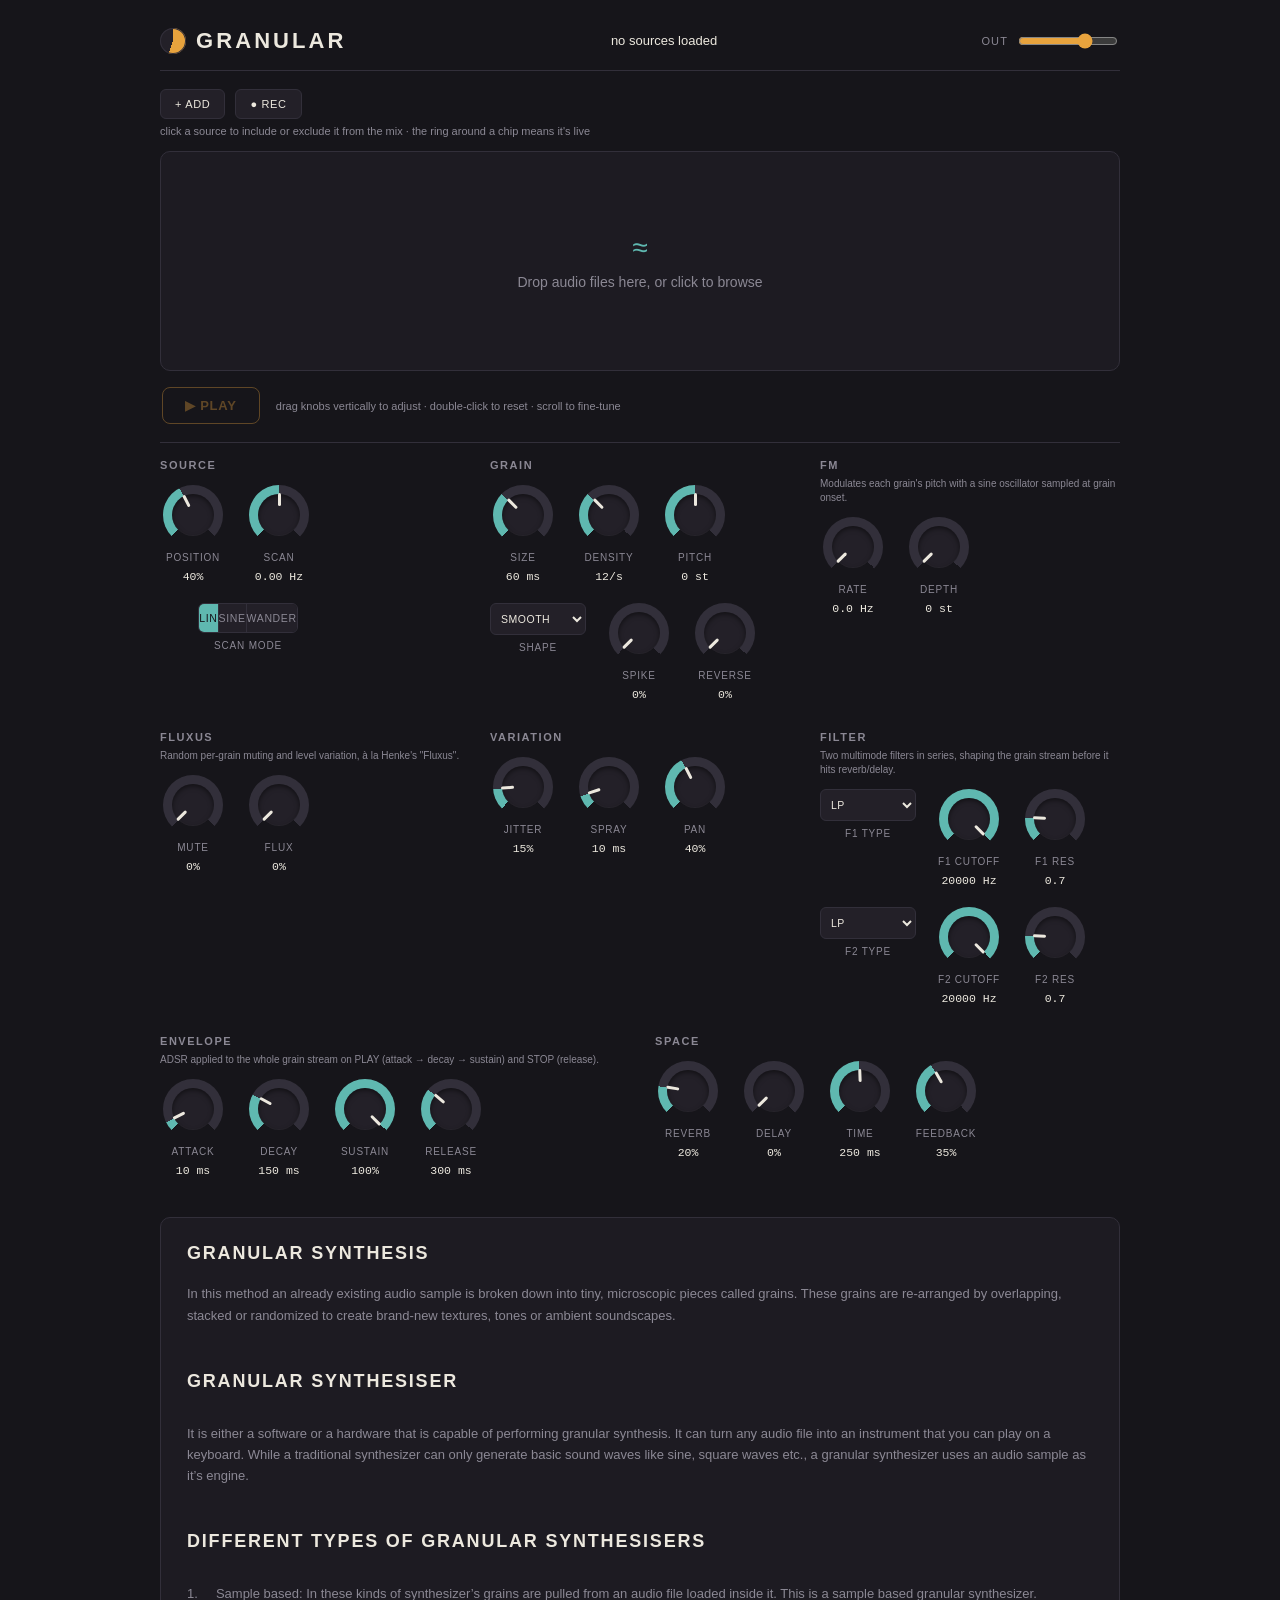
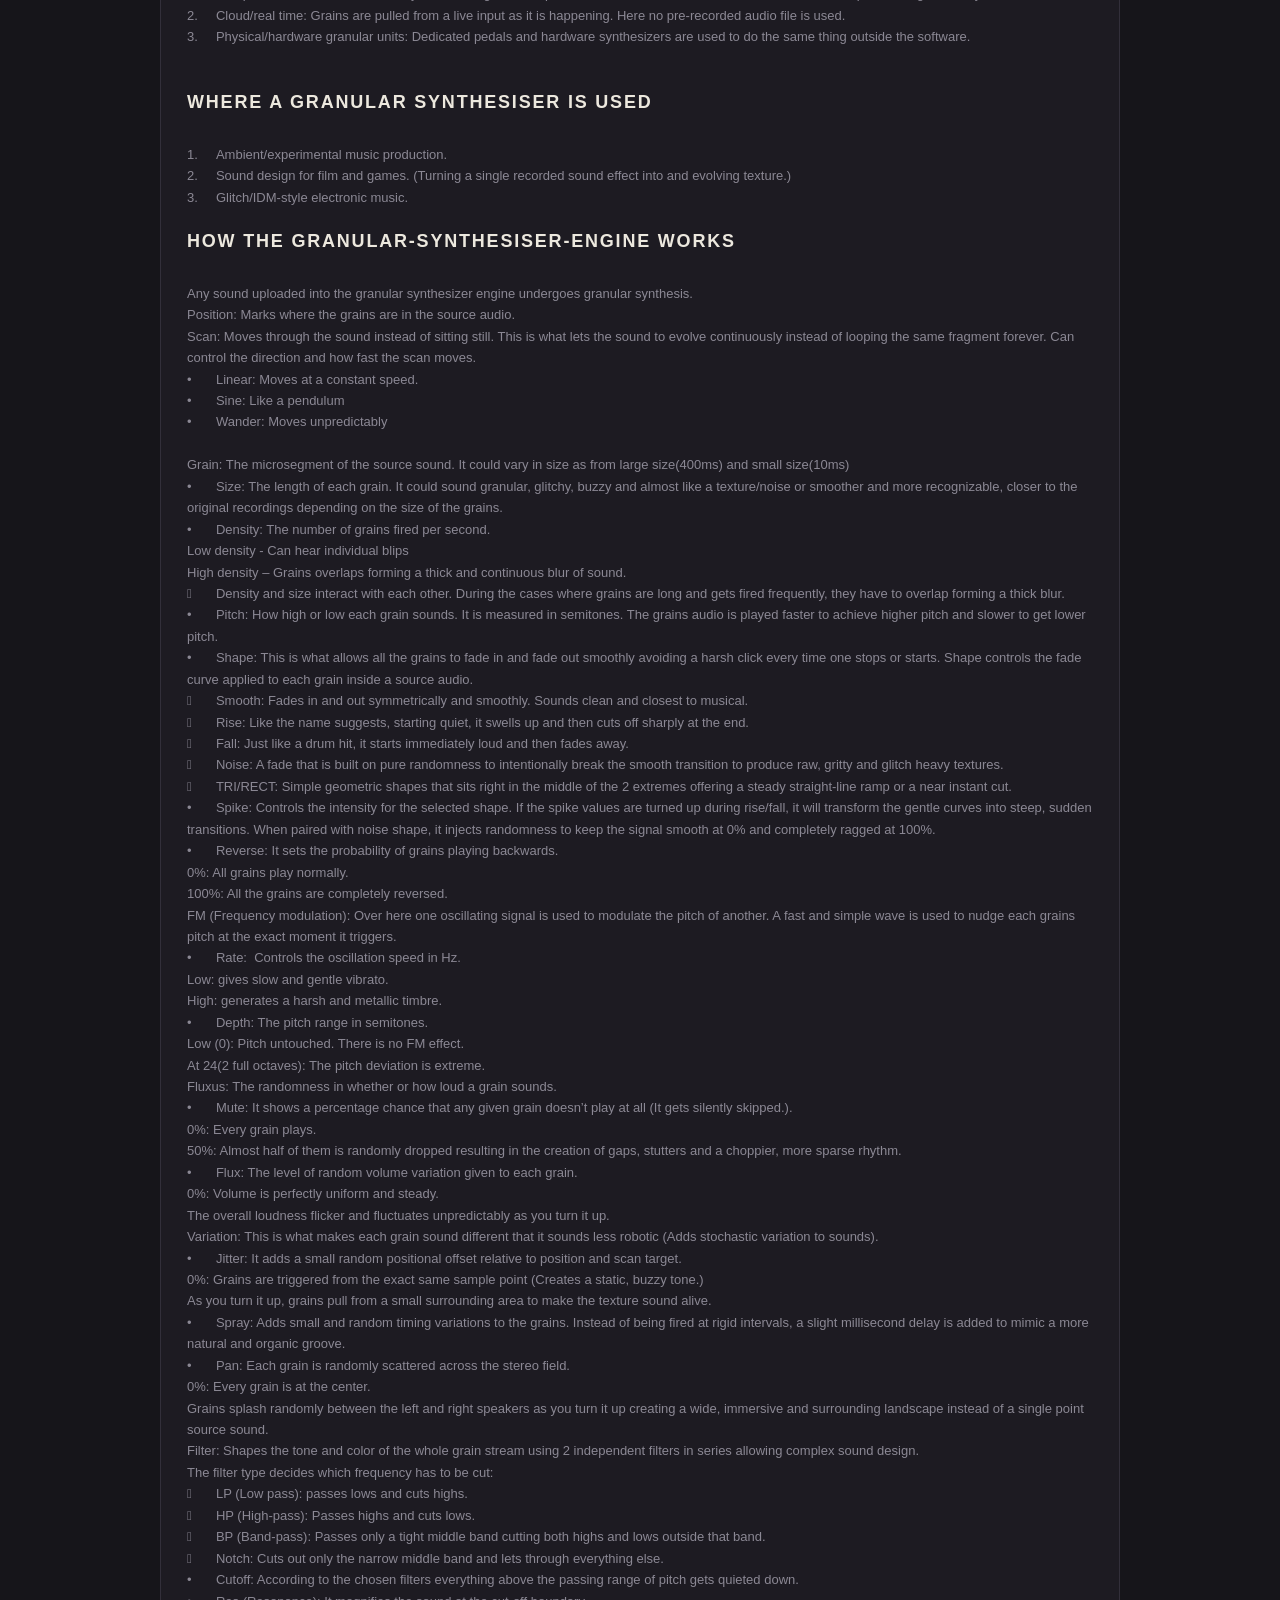
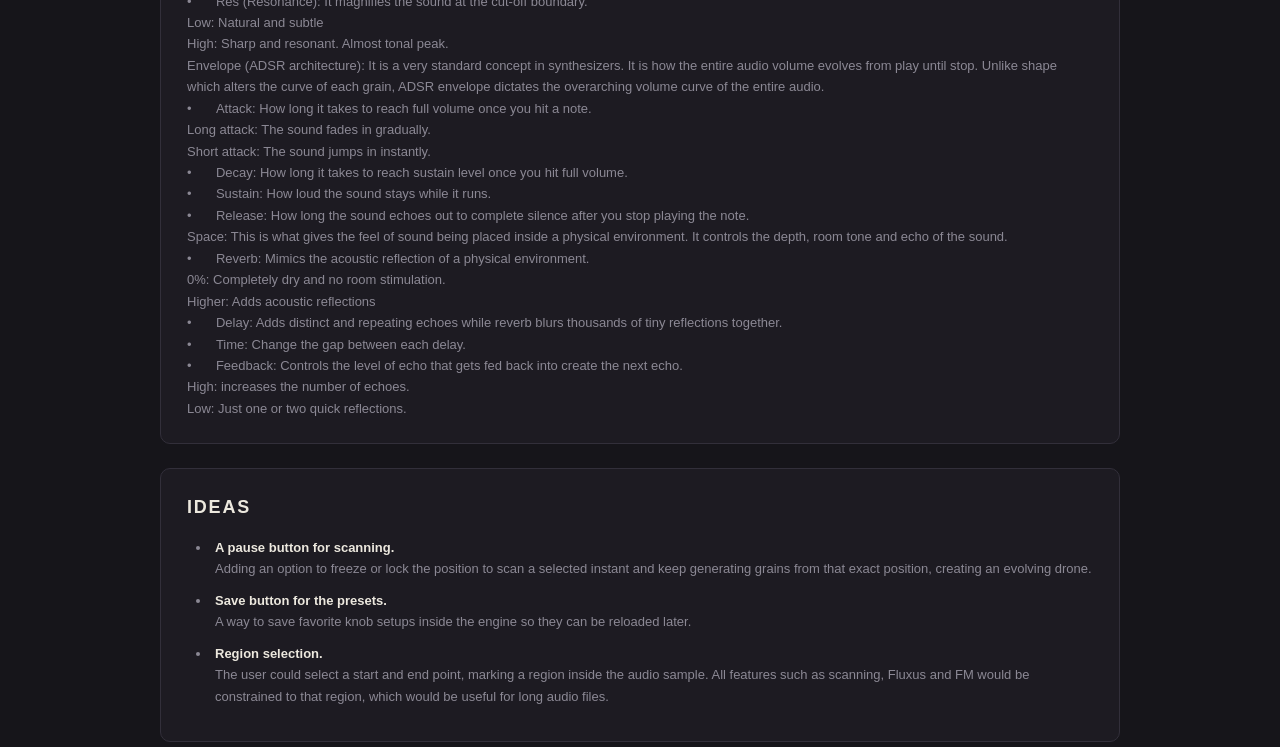
==== granular-synth-engine.html @ 17472253 "Use single granular synth HTML file" ====
<!DOCTYPE html>
<html lang="en">
<head>
<meta charset="UTF-8">
<meta name="viewport" content="width=device-width, initial-scale=1.0">
<title>Granular — grain synthesis engine</title>
<link rel="stylesheet" href="css/granular-synth-engine.css">
</head>
<body>
<div class="app">

  <header class="topbar">
    <div class="brand">
      <span class="brand-mark"></span>
      <h1>GRANULAR</h1>
    </div>
    <div class="file-info">
      <span id="file-name">no sources loaded</span>
      <span id="status" class="status-text"></span>
    </div>
    <div class="master">
      <label for="master-volume">OUT</label>
      <input type="range" id="master-volume" min="0" max="100" value="70">
    </div>
  </header>

  <div class="sources-bar">
    <label class="bar-btn" for="file-input">+ ADD</label>
    <button id="record-btn" class="bar-btn record" type="button">● REC</button>
    <div id="chips" class="chips"></div>
    <input type="file" id="file-input" accept="audio/*" multiple hidden>
  </div>
  <div class="sources-hint">click a source to include or exclude it from the mix · the ring around a chip means it's live</div>

  <div class="stage" id="stage">
    <label class="dropzone" id="dropzone" for="file-input">
      <div class="dropzone-icon">≈</div>
      <p>Drop audio files here, or click to browse</p>
    </label>
    <canvas id="wave-canvas" class="wave-canvas"></canvas>
    <canvas id="overlay-canvas" class="overlay-canvas"></canvas>
  </div>

  <div class="transport">
    <button id="play-btn" class="play-btn" disabled>▶ PLAY</button>
    <span class="hint">drag knobs vertically to adjust · double-click to reset · scroll to fine-tune</span>
  </div>

  <div class="controls">

    <section class="group">
      <h2 class="group-title">SOURCE</h2>
      <div class="knob-row">
        <div class="knob-unit">
          <div class="knob" id="knob-position" tabindex="0" role="slider" aria-label="Position"><div class="knob-ring"></div><div class="knob-face"></div><div class="knob-pointer-wrap"><div class="knob-pointer"></div></div></div>
          <div class="knob-label">POSITION</div>
          <div class="knob-value" id="val-position">40%</div>
        </div>
        <div class="knob-unit">
          <div class="knob" id="knob-scan" tabindex="0" role="slider" aria-label="Scan speed"><div class="knob-ring"></div><div class="knob-face"></div><div class="knob-pointer-wrap"><div class="knob-pointer"></div></div></div>
          <div class="knob-label">SCAN</div>
          <div class="knob-value" id="val-scan">0.00×/s</div>
        </div>
        <div class="seg-unit wide">
          <div class="seg" id="scanmode-seg">
            <button class="seg-btn active" data-mode="linear">LIN</button>
            <button class="seg-btn" data-mode="sine">SINE</button>
            <button class="seg-btn" data-mode="wander">WANDER</button>
          </div>
          <div class="knob-label">SCAN MODE</div>
        </div>

        
      </div>
    </section>

    <section class="group">
      <h2 class="group-title">GRAIN</h2>
      <div class="knob-row">
        <div class="knob-unit">
          <div class="knob" id="knob-size" tabindex="0" role="slider" aria-label="Grain size"><div class="knob-ring"></div><div class="knob-face"></div><div class="knob-pointer-wrap"><div class="knob-pointer"></div></div></div>
          <div class="knob-label">SIZE</div>
          <div class="knob-value" id="val-size">60 ms</div>
        </div>
        <div class="knob-unit">
          <div class="knob" id="knob-density" tabindex="0" role="slider" aria-label="Density"><div class="knob-ring"></div><div class="knob-face"></div><div class="knob-pointer-wrap"><div class="knob-pointer"></div></div></div>
          <div class="knob-label">DENSITY</div>
          <div class="knob-value" id="val-density">12/s</div>
        </div>
        <div class="knob-unit">
          <div class="knob" id="knob-pitch" tabindex="0" role="slider" aria-label="Pitch"><div class="knob-ring"></div><div class="knob-face"></div><div class="knob-pointer-wrap"><div class="knob-pointer"></div></div></div>
          <div class="knob-label">PITCH</div>
          <div class="knob-value" id="val-pitch">0 st</div>
        </div>
        <div class="select-unit">
          <select id="window-select" class="native-select">
            <option value="hann" selected>SMOOTH</option>
            <option value="rise">RISE</option>
            <option value="fall">FALL</option>
            <option value="noise">NOISE</option>
            <option value="tri">TRI</option>
            <option value="rect">RECT</option>
          </select>
          <div class="knob-label">SHAPE</div>
        </div>
        <div class="knob-unit">
          <div class="knob" id="knob-spike" tabindex="0" role="slider" aria-label="Spike"><div class="knob-ring"></div><div class="knob-face"></div><div class="knob-pointer-wrap"><div class="knob-pointer"></div></div></div>
          <div class="knob-label">SPIKE</div>
          <div class="knob-value" id="val-spike">0%</div>
        </div>
        <div class="knob-unit">
          <div class="knob" id="knob-reverse" tabindex="0" role="slider" aria-label="Reverse chance"><div class="knob-ring"></div><div class="knob-face"></div><div class="knob-pointer-wrap"><div class="knob-pointer"></div></div></div>
          <div class="knob-label">REVERSE</div>
          <div class="knob-value" id="val-reverse">0%</div>
        </div>
      </div>
    </section>

    <section class="group">
      <h2 class="group-title">FM</h2>
      <p class="group-note">Modulates each grain's pitch with a sine oscillator sampled at grain onset.</p>
      <div class="knob-row">
        <div class="knob-unit">
          <div class="knob" id="knob-fmrate" tabindex="0" role="slider" aria-label="FM rate"><div class="knob-ring"></div><div class="knob-face"></div><div class="knob-pointer-wrap"><div class="knob-pointer"></div></div></div>
          <div class="knob-label">RATE</div>
          <div class="knob-value" id="val-fmrate">0 Hz</div>
        </div>
        <div class="knob-unit">
          <div class="knob" id="knob-fmdepth" tabindex="0" role="slider" aria-label="FM depth"><div class="knob-ring"></div><div class="knob-face"></div><div class="knob-pointer-wrap"><div class="knob-pointer"></div></div></div>
          <div class="knob-label">DEPTH</div>
          <div class="knob-value" id="val-fmdepth">0 st</div>
        </div>
      </div>
    </section>

    <section class="group">
      <h2 class="group-title">FLUXUS</h2>
      <p class="group-note">Random per-grain muting and level variation, à la Henke's "Fluxus".</p>
      <div class="knob-row">
        <div class="knob-unit">
          <div class="knob" id="knob-fluxmute" tabindex="0" role="slider" aria-label="Fluxus mute chance"><div class="knob-ring"></div><div class="knob-face"></div><div class="knob-pointer-wrap"><div class="knob-pointer"></div></div></div>
          <div class="knob-label">MUTE</div>
          <div class="knob-value" id="val-fluxmute">0%</div>
        </div>
        <div class="knob-unit">
          <div class="knob" id="knob-fluxlevel" tabindex="0" role="slider" aria-label="Fluxus level variation"><div class="knob-ring"></div><div class="knob-face"></div><div class="knob-pointer-wrap"><div class="knob-pointer"></div></div></div>
          <div class="knob-label">FLUX</div>
          <div class="knob-value" id="val-fluxlevel">0%</div>
        </div>
      </div>
    </section>

    <section class="group">
      <h2 class="group-title">VARIATION</h2>
      <div class="knob-row">
        <div class="knob-unit">
          <div class="knob" id="knob-jitter" tabindex="0" role="slider" aria-label="Position jitter"><div class="knob-ring"></div><div class="knob-face"></div><div class="knob-pointer-wrap"><div class="knob-pointer"></div></div></div>
          <div class="knob-label">JITTER</div>
          <div class="knob-value" id="val-jitter">15%</div>
        </div>
        <div class="knob-unit">
          <div class="knob" id="knob-spray" tabindex="0" role="slider" aria-label="Spray"><div class="knob-ring"></div><div class="knob-face"></div><div class="knob-pointer-wrap"><div class="knob-pointer"></div></div></div>
          <div class="knob-label">SPRAY</div>
          <div class="knob-value" id="val-spray">10 ms</div>
        </div>
        <div class="knob-unit">
          <div class="knob" id="knob-pan" tabindex="0" role="slider" aria-label="Pan spread"><div class="knob-ring"></div><div class="knob-face"></div><div class="knob-pointer-wrap"><div class="knob-pointer"></div></div></div>
          <div class="knob-label">PAN</div>
          <div class="knob-value" id="val-pan">40%</div>
        </div>
      </div>
    </section>

    <section class="group">
      <h2 class="group-title">FILTER</h2>
      <p class="group-note">Two multimode filters in series, shaping the grain stream before it hits reverb/delay.</p>
      <div class="knob-row">
        <div class="select-unit">
          <select id="filter1-type" class="native-select">
            <option value="lowpass" selected>LP</option>
            <option value="highpass">HP</option>
            <option value="bandpass">BP</option>
            <option value="notch">NOTCH</option>
          </select>
          <div class="knob-label">F1 TYPE</div>
        </div>
        <div class="knob-unit">
          <div class="knob" id="knob-filter1cutoff" tabindex="0" role="slider" aria-label="Filter 1 cutoff"><div class="knob-ring"></div><div class="knob-face"></div><div class="knob-pointer-wrap"><div class="knob-pointer"></div></div></div>
          <div class="knob-label">F1 CUTOFF</div>
          <div class="knob-value" id="val-filter1cutoff">20000 Hz</div>
        </div>
        <div class="knob-unit">
          <div class="knob" id="knob-filter1res" tabindex="0" role="slider" aria-label="Filter 1 resonance"><div class="knob-ring"></div><div class="knob-face"></div><div class="knob-pointer-wrap"><div class="knob-pointer"></div></div></div>
          <div class="knob-label">F1 RES</div>
          <div class="knob-value" id="val-filter1res">0.7</div>
        </div>
        <div class="select-unit">
          <select id="filter2-type" class="native-select">
            <option value="lowpass" selected>LP</option>
            <option value="highpass">HP</option>
            <option value="bandpass">BP</option>
            <option value="notch">NOTCH</option>
          </select>
          <div class="knob-label">F2 TYPE</div>
        </div>
        <div class="knob-unit">
          <div class="knob" id="knob-filter2cutoff" tabindex="0" role="slider" aria-label="Filter 2 cutoff"><div class="knob-ring"></div><div class="knob-face"></div><div class="knob-pointer-wrap"><div class="knob-pointer"></div></div></div>
          <div class="knob-label">F2 CUTOFF</div>
          <div class="knob-value" id="val-filter2cutoff">20000 Hz</div>
        </div>
        <div class="knob-unit">
          <div class="knob" id="knob-filter2res" tabindex="0" role="slider" aria-label="Filter 2 resonance"><div class="knob-ring"></div><div class="knob-face"></div><div class="knob-pointer-wrap"><div class="knob-pointer"></div></div></div>
          <div class="knob-label">F2 RES</div>
          <div class="knob-value" id="val-filter2res">0.7</div>
        </div>
      </div>
    </section>

    <section class="group">
      <h2 class="group-title">ENVELOPE</h2>
      <p class="group-note">ADSR applied to the whole grain stream on PLAY (attack → decay → sustain) and STOP (release).</p>
      <div class="knob-row">
        <div class="knob-unit">
          <div class="knob" id="knob-attack" tabindex="0" role="slider" aria-label="Attack"><div class="knob-ring"></div><div class="knob-face"></div><div class="knob-pointer-wrap"><div class="knob-pointer"></div></div></div>
          <div class="knob-label">ATTACK</div>
          <div class="knob-value" id="val-attack">10 ms</div>
        </div>
        <div class="knob-unit">
          <div class="knob" id="knob-decay" tabindex="0" role="slider" aria-label="Decay"><div class="knob-ring"></div><div class="knob-face"></div><div class="knob-pointer-wrap"><div class="knob-pointer"></div></div></div>
          <div class="knob-label">DECAY</div>
          <div class="knob-value" id="val-decay">150 ms</div>
        </div>
        <div class="knob-unit">
          <div class="knob" id="knob-sustain" tabindex="0" role="slider" aria-label="Sustain"><div class="knob-ring"></div><div class="knob-face"></div><div class="knob-pointer-wrap"><div class="knob-pointer"></div></div></div>
          <div class="knob-label">SUSTAIN</div>
          <div class="knob-value" id="val-sustain">100%</div>
        </div>
        <div class="knob-unit">
          <div class="knob" id="knob-release" tabindex="0" role="slider" aria-label="Release"><div class="knob-ring"></div><div class="knob-face"></div><div class="knob-pointer-wrap"><div class="knob-pointer"></div></div></div>
          <div class="knob-label">RELEASE</div>
          <div class="knob-value" id="val-release">300 ms</div>
        </div>
      </div>
    </section>

    <section class="group">
      <h2 class="group-title">SPACE</h2>
      <div class="knob-row">
        <div class="knob-unit">
          <div class="knob" id="knob-reverb" tabindex="0" role="slider" aria-label="Reverb"><div class="knob-ring"></div><div class="knob-face"></div><div class="knob-pointer-wrap"><div class="knob-pointer"></div></div></div>
          <div class="knob-label">REVERB</div>
          <div class="knob-value" id="val-reverb">20%</div>
        </div>
        <div class="knob-unit">
          <div class="knob" id="knob-delay" tabindex="0" role="slider" aria-label="Delay amount"><div class="knob-ring"></div><div class="knob-face"></div><div class="knob-pointer-wrap"><div class="knob-pointer"></div></div></div>
          <div class="knob-label">DELAY</div>
          <div class="knob-value" id="val-delay">0%</div>
        </div>
        <div class="knob-unit">
          <div class="knob" id="knob-delaytime" tabindex="0" role="slider" aria-label="Delay time"><div class="knob-ring"></div><div class="knob-face"></div><div class="knob-pointer-wrap"><div class="knob-pointer"></div></div></div>
          <div class="knob-label">TIME</div>
          <div class="knob-value" id="val-delaytime">250 ms</div>
        </div>
        <div class="knob-unit">
          <div class="knob" id="knob-feedback" tabindex="0" role="slider" aria-label="Delay feedback"><div class="knob-ring"></div><div class="knob-face"></div><div class="knob-pointer-wrap"><div class="knob-pointer"></div></div></div>
          <div class="knob-label">FEEDBACK</div>
          <div class="knob-value" id="val-feedback">35%</div>
        </div>
      </div>
    </section>

  </div>
<section class="documentation" aria-labelledby="documentation-title">
  <h2 id="documentation-title">GRANULAR SYNTHESIS</h2>
  <div class="documentation-copy">In this method an already existing audio sample is broken down into tiny, microscopic pieces called grains. These grains are re-arranged by overlapping, stacked or randomized to create brand-new textures, tones or ambient soundscapes.

<span class="documentation-heading">GRANULAR SYNTHESISER</span>
It is either a software or a hardware that is capable of performing granular synthesis. It can turn any audio file into an instrument that you can play on a keyboard. While a traditional synthesizer can only generate basic sound waves like sine, square waves etc., a granular synthesizer uses an audio sample as it’s engine.

<span class="documentation-heading">DIFFERENT TYPES OF GRANULAR SYNTHESISERS</span>
1.	Sample based: In these kinds of synthesizer’s grains are pulled from an audio file loaded inside it. This is a sample based granular synthesizer.
2.	Cloud/real time: Grains are pulled from a live input as it is happening. Here no pre-recorded audio file is used.
3.	Physical/hardware granular units: Dedicated pedals and hardware synthesizers are used to do the same thing outside the software.

<span class="documentation-heading">WHERE A GRANULAR SYNTHESISER IS USED</span>
1.	Ambient/experimental music production.
2.	Sound design for film and games. (Turning a single recorded sound effect into and evolving texture.)
3.	Glitch/IDM-style electronic music.
<span class="documentation-heading">HOW THE GRANULAR-SYNTHESISER-ENGINE WORKS</span>
Any sound uploaded into the granular synthesizer engine undergoes granular synthesis.
Position: Marks where the grains are in the source audio.
Scan: Moves through the sound instead of sitting still. This is what lets the sound to evolve continuously instead of looping the same fragment forever. Can control the direction and how fast the scan moves.
•	Linear: Moves at a constant speed.
•	Sine: Like a pendulum
•	Wander: Moves unpredictably

Grain: The microsegment of the source sound. It could vary in size as from large size(400ms) and small size(10ms)
•	Size: The length of each grain. It could sound granular, glitchy, buzzy and almost like a texture/noise or smoother and more recognizable, closer to the original recordings depending on the size of the grains.
•	Density: The number of grains fired per second.
Low density - Can hear individual blips
High density – Grains overlaps forming a thick and continuous blur of sound.
	Density and size interact with each other. During the cases where grains are long and gets fired frequently, they have to overlap forming a thick blur.
•	Pitch: How high or low each grain sounds. It is measured in semitones. The grains audio is played faster to achieve higher pitch and slower to get lower pitch.
•	Shape: This is what allows all the grains to fade in and fade out smoothly avoiding a harsh click every time one stops or starts. Shape controls the fade curve applied to each grain inside a source audio.
	Smooth: Fades in and out symmetrically and smoothly. Sounds clean and closest to musical.
	Rise: Like the name suggests, starting quiet, it swells up and then cuts off sharply at the end.
	Fall: Just like a drum hit, it starts immediately loud and then fades away.
	Noise: A fade that is built on pure randomness to intentionally break the smooth transition to produce raw, gritty and glitch heavy textures.
	TRI/RECT: Simple geometric shapes that sits right in the middle of the 2 extremes offering a steady straight-line ramp or a near instant cut.
•	Spike: Controls the intensity for the selected shape. If the spike values are turned up during rise/fall, it will transform the gentle curves into steep, sudden transitions. When paired with noise shape, it injects randomness to keep the signal smooth at 0% and completely ragged at 100%.
•	Reverse: It sets the probability of grains playing backwards.
0%: All grains play normally.
100%: All the grains are completely reversed.
FM (Frequency modulation): Over here one oscillating signal is used to modulate the pitch of another. A fast and simple wave is used to nudge each grains pitch at the exact moment it triggers.
•	Rate:  Controls the oscillation speed in Hz.
Low: gives slow and gentle vibrato.
High: generates a harsh and metallic timbre.
•	Depth: The pitch range in semitones.
Low (0): Pitch untouched. There is no FM effect.
At 24(2 full octaves): The pitch deviation is extreme.
Fluxus: The randomness in whether or how loud a grain sounds.
•	Mute: It shows a percentage chance that any given grain doesn’t play at all (It gets silently skipped.).
0%: Every grain plays.
50%: Almost half of them is randomly dropped resulting in the creation of gaps, stutters and a choppier, more sparse rhythm.
•	Flux: The level of random volume variation given to each grain.
0%: Volume is perfectly uniform and steady.
The overall loudness flicker and fluctuates unpredictably as you turn it up.
Variation: This is what makes each grain sound different that it sounds less robotic (Adds stochastic variation to sounds).
•	Jitter: It adds a small random positional offset relative to position and scan target.
0%: Grains are triggered from the exact same sample point (Creates a static, buzzy tone.)
As you turn it up, grains pull from a small surrounding area to make the texture sound alive.
•	Spray: Adds small and random timing variations to the grains. Instead of being fired at rigid intervals, a slight millisecond delay is added to mimic a more natural and organic groove.
•	Pan: Each grain is randomly scattered across the stereo field.
0%: Every grain is at the center.
Grains splash randomly between the left and right speakers as you turn it up creating a wide, immersive and surrounding landscape instead of a single point source sound.
Filter: Shapes the tone and color of the whole grain stream using 2 independent filters in series allowing complex sound design.
The filter type decides which frequency has to be cut:
	LP (Low pass): passes lows and cuts highs.
	HP (High-pass): Passes highs and cuts lows.
	BP (Band-pass): Passes only a tight middle band cutting both highs and lows outside that band.
	Notch: Cuts out only the narrow middle band and lets through everything else.
•	Cutoff: According to the chosen filters everything above the passing range of pitch gets quieted down.
•	Res (Resonance): It magnifies the sound at the cut-off boundary.
Low: Natural and subtle
High: Sharp and resonant. Almost tonal peak.
Envelope (ADSR architecture): It is a very standard concept in synthesizers. It is how the entire audio volume evolves from play until stop. Unlike shape which alters the curve of each grain, ADSR envelope dictates the overarching volume curve of the entire audio.
•	Attack: How long it takes to reach full volume once you hit a note.
Long attack: The sound fades in gradually.
Short attack: The sound jumps in instantly.
•	Decay: How long it takes to reach sustain level once you hit full volume.
•	Sustain: How loud the sound stays while it runs.
•	Release: How long the sound echoes out to complete silence after you stop playing the note.
Space: This is what gives the feel of sound being placed inside a physical environment. It controls the depth, room tone and echo of the sound.
•	Reverb: Mimics the acoustic reflection of a physical environment.
0%: Completely dry and no room stimulation.
Higher: Adds acoustic reflections
•	Delay: Adds distinct and repeating echoes while reverb blurs thousands of tiny reflections together.
•	Time: Change the gap between each delay.
•	Feedback: Controls the level of echo that gets fed back into create the next echo.
High: increases the number of echoes.
Low: Just one or two quick reflections.</div>
</section>

  <section class="ideas" aria-labelledby="ideas-title">
    <h2 id="ideas-title">IDEAS</h2>
    <ul>
      <li><strong>A pause button for scanning.</strong><br>Adding an option to freeze or lock the position to scan a selected instant and keep generating grains from that exact position, creating an evolving drone.</li>
      <li><strong>Save button for the presets.</strong><br>A way to save favorite knob setups inside the engine so they can be reloaded later.</li>
      <li><strong>Region selection.</strong><br>The user could select a start and end point, marking a region inside the audio sample. All features such as scanning, Fluxus and FM would be constrained to that region, which would be useful for long audio files.</li>
    </ul>
  </section>
</div>

<script src="javascript/granular-synth-engine.js"></script>
</body>
</html>
---- css/granular-synth-engine.css ----
:root{
    --bg: #16151a;
    --bg-panel: #1d1b22;
    --bg-panel-alt: #232028;
    --border: #322f3a;
    --text: #ece8de;
    --text-dim: #8b8894;
    --accent: #e8a33d;
    --accent-2: #5fb8b0;
    --danger: #c96b5f;
  }
  *{ box-sizing:border-box; }
  html,body{ height:100%; }
  body{
    margin:0;
    background:var(--bg);
    color:var(--text);
    font-family:-apple-system,BlinkMacSystemFont,"Segoe UI",Roboto,Helvetica,Arial,sans-serif;
    display:flex;
    justify-content:center;
    padding:28px 16px 60px;
  }
  .app{ width:100%; max-width:960px; }

  .topbar{
    display:flex; align-items:center; justify-content:space-between; gap:16px;
    padding-bottom:16px; border-bottom:1px solid var(--border); flex-wrap:wrap;
  }
  .brand{ display:flex; align-items:center; gap:10px; }
  .brand-mark{
    display:inline-block; width:26px; height:26px; border-radius:50%;
    background: conic-gradient(var(--accent) 0deg 200deg, var(--bg-panel-alt) 200deg 360deg);
    box-shadow: inset 0 0 0 1px var(--border);
  }
  .brand h1{ font-size:22px; margin:0; letter-spacing:.14em; font-weight:700; }
  .file-info{ display:flex; flex-direction:column; gap:2px; font-size:12px; color:var(--text-dim); min-width:0; }
  #file-name{ color:var(--text); font-size:13px; white-space:nowrap; overflow:hidden; text-overflow:ellipsis; max-width:260px; }
  .master{ display:flex; align-items:center; gap:8px; }
  .master label{ font-size:11px; letter-spacing:.1em; color:var(--text-dim); }
  #master-volume{ width:100px; accent-color:var(--accent); }

  /* ---------- sources bar ---------- */
  .sources-bar{ display:flex; align-items:center; gap:10px; margin-top:18px; flex-wrap:wrap; }
  .bar-btn{
    font-size:11px; letter-spacing:.06em; padding:8px 14px; border-radius:6px;
    border:1px solid var(--border); background:var(--bg-panel-alt); color:var(--text);
    cursor:pointer; white-space:nowrap;
  }
  .bar-btn.record.recording{ border-color:var(--danger); color:var(--danger); animation:pulse 1.2s infinite; }
  @keyframes pulse{ 0%,100%{opacity:1;} 50%{opacity:.5;} }
  .chips{ display:flex; gap:8px; flex-wrap:wrap; flex:1; }
  .chip{
    display:flex; align-items:center; gap:8px; padding:6px 8px 6px 12px; border-radius:16px;
    border:1px solid var(--border); background:var(--bg-panel-alt); font-size:11.5px;
    color:var(--text-dim); cursor:pointer; opacity:.55;
  }
  .chip.enabled{ opacity:1; border-color:var(--accent-2); color:var(--text); }
  .chip.viewed{ box-shadow:0 0 0 1px var(--accent); }
  .chip-dur{ font-family:ui-monospace,SFMono-Regular,Menlo,Consolas,monospace; font-size:10px; color:var(--text-dim); }
  .chip-del{ border:none; background:transparent; color:var(--text-dim); cursor:pointer; font-size:14px; line-height:1; padding:0 2px; }
  .chip-del:hover{ color:var(--danger); }
  .sources-hint{ font-size:11px; color:var(--text-dim); margin-top:6px; }

  .stage{
    position:relative; margin-top:14px; height:220px;
    background:var(--bg-panel); border:1px solid var(--border); border-radius:10px; overflow:hidden;
  }
  .stage.drag-over{ border-color:var(--accent-2); }
  .dropzone{
    position:absolute; inset:0; display:flex; flex-direction:column; align-items:center; justify-content:center;
    gap:10px; cursor:pointer; color:var(--text-dim);
  }
  .dropzone-icon{ font-size:28px; color:var(--accent-2); }
  .dropzone p{ margin:0; font-size:14px; }
  .browse-btn{
    margin-top:4px; font-size:12px; letter-spacing:.06em; padding:8px 16px;
    border:1px solid var(--border); border-radius:6px; color:var(--text); background:var(--bg-panel-alt);
  }
  .wave-canvas, .overlay-canvas{ position:absolute; inset:0; width:100%; height:100%; display:none; }
  .overlay-canvas{ pointer-events:none; }

  .transport{ display:flex; align-items:center; gap:16px; padding:16px 2px 4px; flex-wrap:wrap; }
  .play-btn{
    font-size:13px; font-weight:600; letter-spacing:.06em; padding:10px 22px; border-radius:8px;
    border:1px solid var(--accent); background:transparent; color:var(--accent); cursor:pointer;
  }
  .play-btn:disabled{ opacity:.35; cursor:not-allowed; }
  .play-btn.playing{ background:var(--accent); color:var(--bg); }
  .hint{ font-size:11px; color:var(--text-dim); }

  .controls{ display:flex; flex-wrap:wrap; gap:30px; margin-top:14px; padding-top:16px; border-top:1px solid var(--border); }
  .group{ flex:1 1 230px; min-width:210px; }
  .group-title{ font-size:11px; letter-spacing:.14em; color:var(--text-dim); margin:0 0 14px; font-weight:600; }
  .knob-row{ display:flex; gap:20px; flex-wrap:wrap; }

  .knob-unit{ display:flex; flex-direction:column; align-items:center; gap:7px; width:66px; }
  .knob-label{ font-size:10px; letter-spacing:.08em; color:var(--text-dim); }
  .knob-value{ font-family:ui-monospace,SFMono-Regular,Menlo,Consolas,monospace; font-size:11.5px; color:var(--text); }

  .knob{ position:relative; width:60px; height:60px; border-radius:50%; cursor:ns-resize; touch-action:none; outline:none; }
  .knob:focus-visible{ box-shadow:0 0 0 2px var(--accent-2); border-radius:50%; }
  .knob-ring{
    position:absolute; inset:0; border-radius:50%;
    background: conic-gradient(from -135deg,
      var(--accent-2) 0deg, var(--accent-2) calc(270deg*var(--frac)),
      var(--border) calc(270deg*var(--frac)), var(--border) 270deg,
      transparent 270deg, transparent 360deg);
  }
  .knob-face{
    position:absolute; inset:9px; border-radius:50%; background:var(--bg-panel-alt);
    box-shadow: inset 0 2px 5px rgba(0,0,0,.5), inset 0 -1px 0 rgba(255,255,255,.03);
  }
  .knob-pointer-wrap{ position:absolute; inset:0; transform: rotate(calc(-135deg + 270deg*var(--frac))); }
  .knob-pointer{ position:absolute; top:8px; left:50%; width:3px; height:13px; margin-left:-1.5px; border-radius:2px; background:var(--text); }
  .knob.active .knob-pointer{ background:var(--accent-2); }

  .seg-unit{ display:flex; flex-direction:column; align-items:center; gap:7px; width:120px; }
  .seg-unit.wide{ width:176px; }
  .select-unit{ display:flex; flex-direction:column; align-items:center; gap:7px; width:96px; }
  .native-select{
    width:100%; font-size:10.5px; letter-spacing:.05em; padding:8px 6px; border-radius:6px;
    border:1px solid var(--border); background:var(--bg-panel-alt); color:var(--text); cursor:pointer;
  }
  .group-note{ font-size:10px; color:var(--text-dim); margin:-8px 0 12px; line-height:1.4; }
  .seg{ display:flex; border:1px solid var(--border); border-radius:6px; overflow:hidden; }
  .seg-btn{
    flex:1; padding:8px 0; font-size:10.5px; letter-spacing:.06em; background:var(--bg-panel-alt);
    color:var(--text-dim); border:none; cursor:pointer; border-right:1px solid var(--border);
  }
  .seg-btn:last-child{ border-right:none; }
  .seg-btn.active{ background:var(--accent-2); color:var(--bg); }

  .status-text{ font-family:ui-monospace,SFMono-Regular,Menlo,Consolas,monospace; }

  .documentation{
    margin-top:40px; padding:24px 26px; background:var(--bg-panel);
    border:1px solid var(--border); border-radius:10px; color:var(--text-dim);
    font-size:13px; line-height:1.65;
  }
  .documentation h2,.documentation h3{
    color:var(--text); letter-spacing:.1em; line-height:1.3;
  }
  .documentation h2{ margin:0 0 18px; font-size:18px; }
  .documentation h3{ margin:24px 0 8px; font-size:12px; }
  .documentation p{ margin:8px 0; }
  .documentation ol,.documentation ul{ margin:8px 0 12px; padding-left:24px; }
  .documentation li{ padding-left:4px; margin:4px 0; }
  .documentation strong{ color:var(--text); }
  .documentation-copy{ white-space:pre-wrap; }
  .documentation-heading{
    display:block; margin:22px 0 8px; color:var(--text);
    font-size:18px; font-weight:700; letter-spacing:.1em; line-height:1.3;
  }
  .ideas{
    margin-top:24px; padding:24px 26px; background:var(--bg-panel);
    border:1px solid var(--border); border-radius:10px; color:var(--text-dim);
    font-size:13px; line-height:1.65;
  }
  .ideas h2{ margin:0 0 14px; color:var(--text); font-size:18px; letter-spacing:.1em; }
  .ideas ul{ margin:0; padding-left:24px; }
  .ideas li{ margin:10px 0; padding-left:4px; }
  .ideas strong{ color:var(--text); }

  @media (min-width: 641px) and (max-width: 900px){
    body{ padding:24px 20px 48px; }
    .app{ max-width:880px; }
    .topbar{ gap:12px; }
    .file-info{ flex:1 1 220px; }
    .controls{ gap:24px; }
    .group{ flex:1 1 300px; min-width:0; }
    .knob-row{ gap:18px; }
    .documentation,.ideas{ padding:22px 24px; }
  }

  @media (max-width: 640px){
    body{ padding:16px 12px 36px; }
    .app{ max-width:100%; }
    .topbar{ flex-direction:column; align-items:flex-start; }
    .master{ align-self:stretch; justify-content:space-between; }
    .brand h1{ font-size:19px; }
    .file-info{ width:100%; }
    #file-name{ max-width:100%; }
    .sources-bar{ gap:8px; margin-top:14px; }
    .bar-btn{ min-height:40px; padding:10px 13px; }
    .chips{ flex-basis:100%; }
    .chip{ min-height:36px; }
    .sources-hint{ line-height:1.5; }
    .stage{ height:180px; margin-top:12px; }
    .dropzone{ padding:20px; text-align:center; }
    .dropzone p{ line-height:1.4; }
    .transport{ gap:10px; padding-top:14px; }
    .play-btn{ min-height:44px; padding:10px 18px; }
    .hint{ flex:1 1 180px; line-height:1.45; }
    .controls{ display:block; margin-top:12px; padding-top:14px; }
    .documentation{ margin-top:28px; padding:20px 16px; font-size:12px; line-height:1.6; }
    .documentation h2{ font-size:16px; }
    .documentation-heading{ font-size:16px; }
    .ideas{ margin-top:20px; padding:20px 16px; font-size:12px; line-height:1.6; }
    .ideas h2{ font-size:16px; }
    .group{ min-width:0; margin-bottom:26px; }
    .group:last-child{ margin-bottom:0; }
    .knob-row{ gap:18px 16px; }
    .seg-btn{ min-height:40px; padding:8px 7px; }
  }
  @media (max-width: 400px){
    .knob-row{ gap:16px 10px; }
    .knob-unit{ width:62px; }
    .seg-unit{ width:112px; }
    .seg-unit.wide{ width:100%; max-width:176px; }
    .bar-btn{ padding-left:11px; padding-right:11px; }
  }
  @media (prefers-reduced-motion: reduce){
    *{ transition:none !important; }
    .bar-btn.recording{ animation:none !important; }
  }
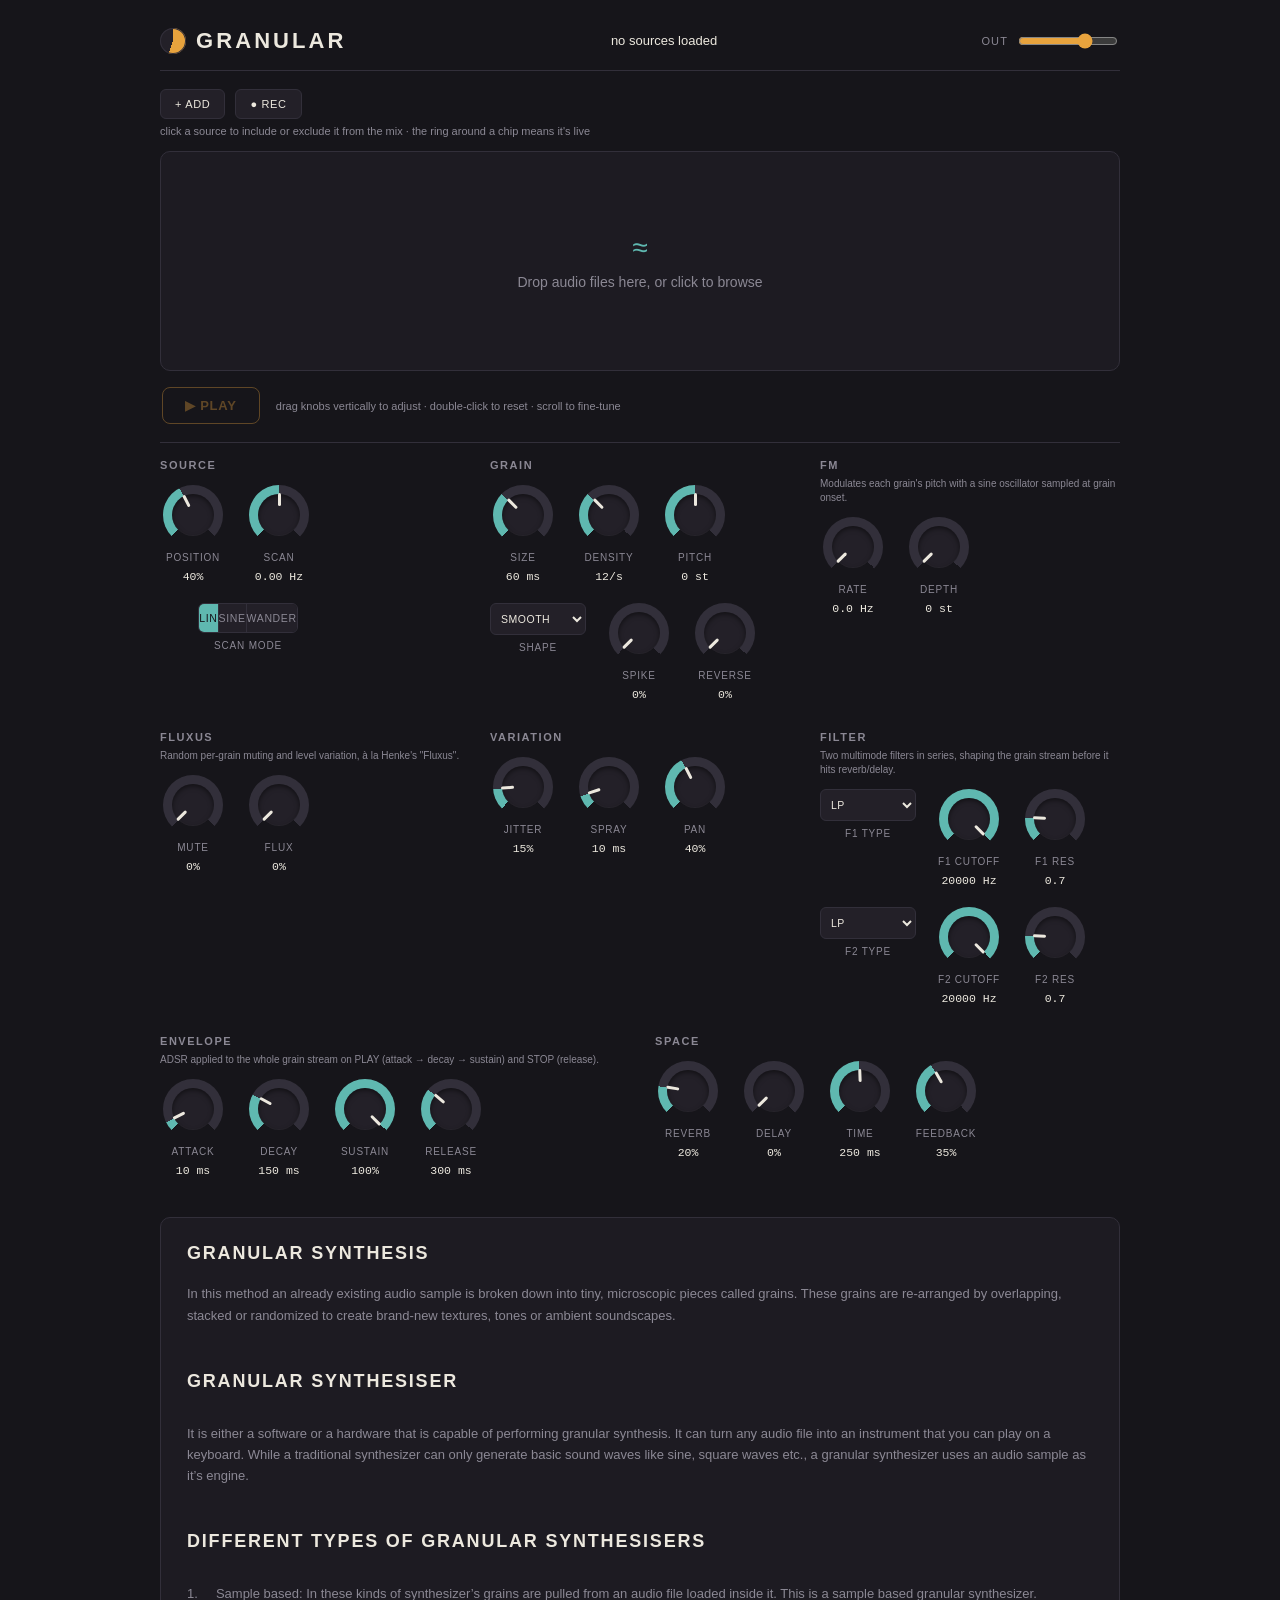
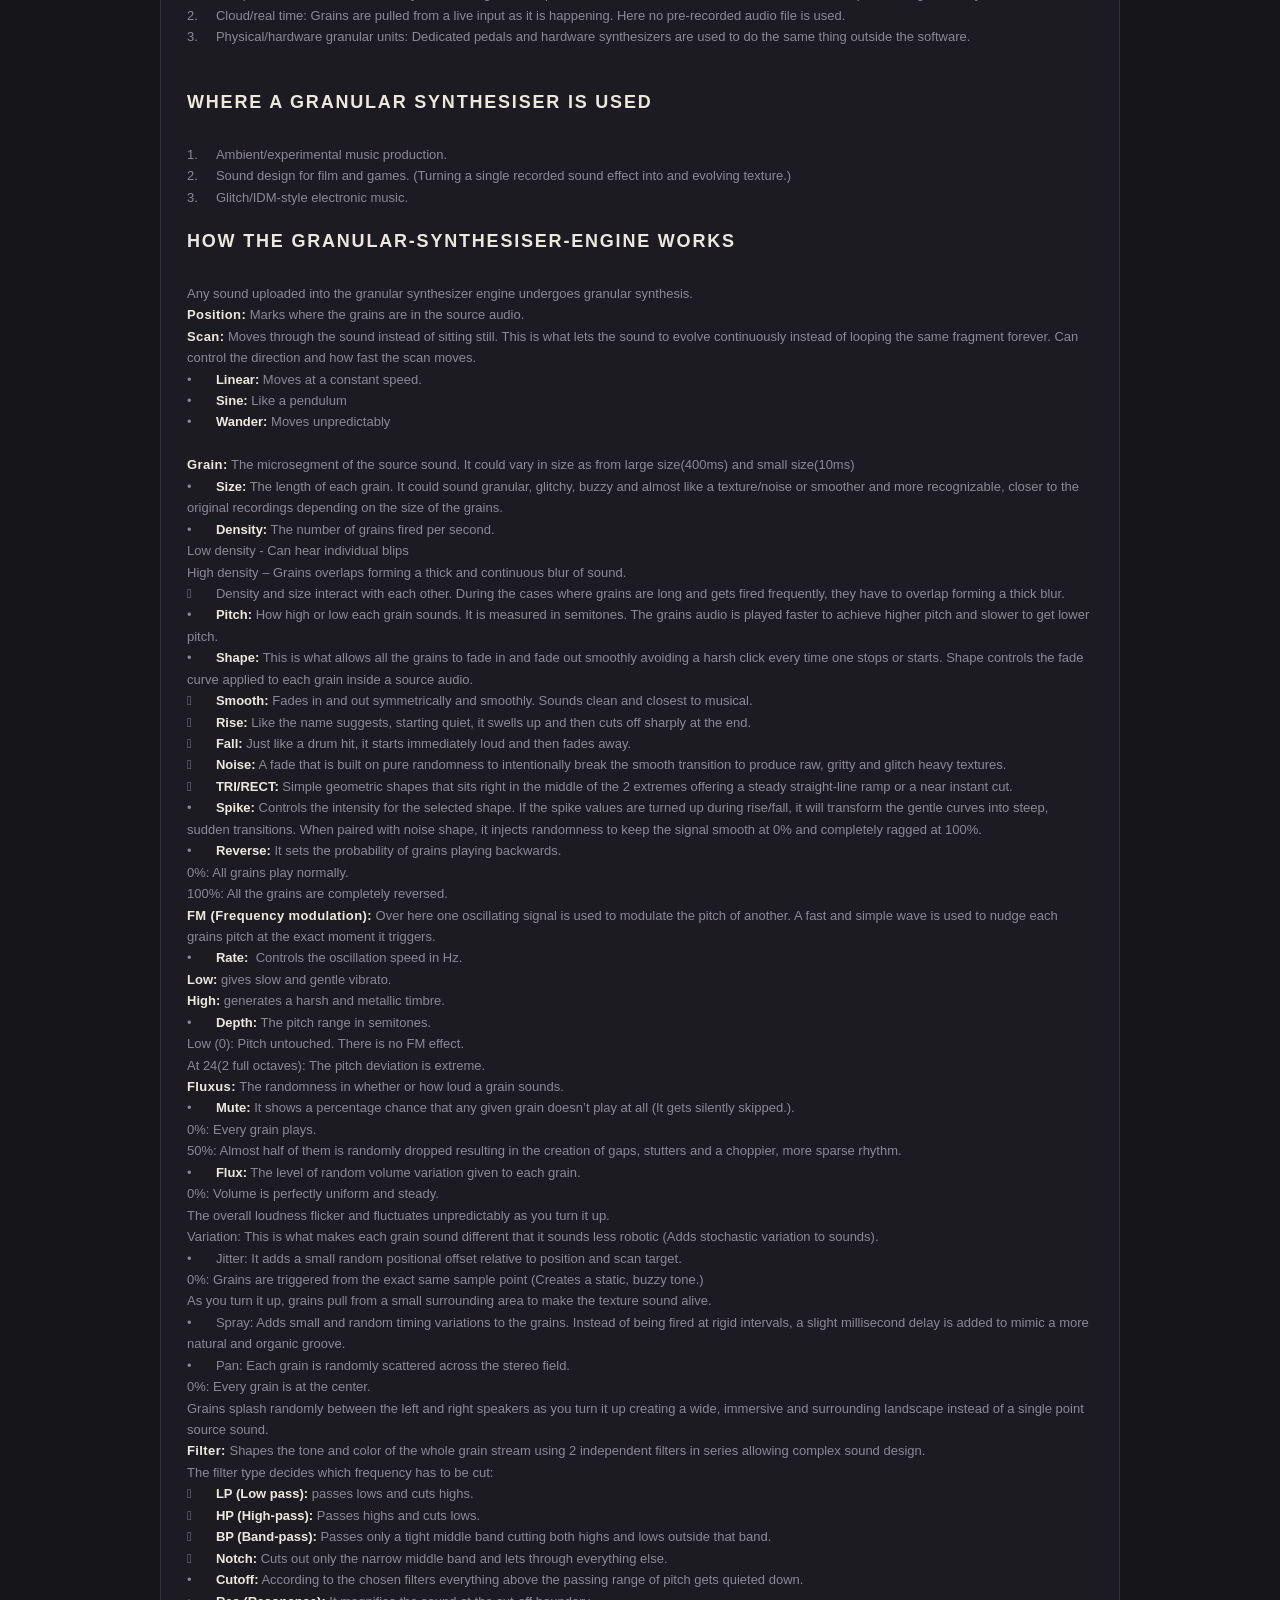
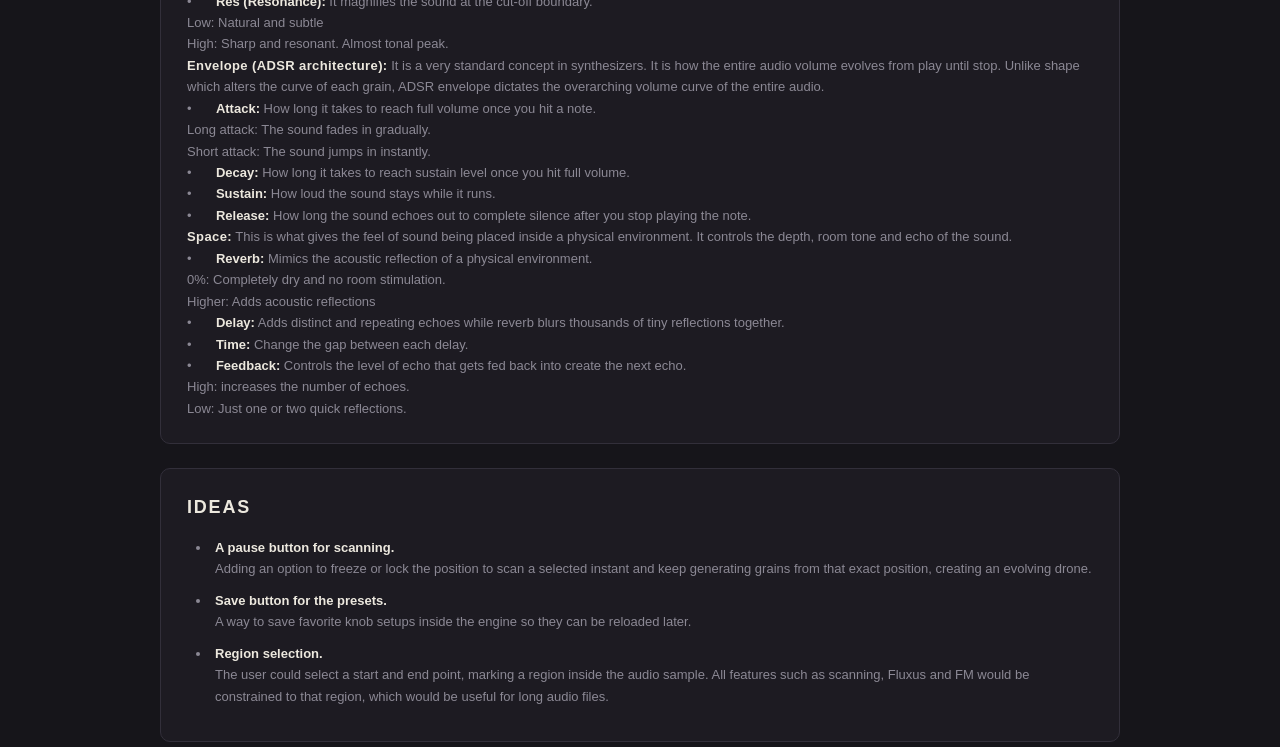
==== commit aa736bdb: "Improve documentation label readability" ====
--- a/granular-synth-engine.html
+++ b/granular-synth-engine.html
@@ -288,41 +288,41 @@
 3.	Glitch/IDM-style electronic music.
 <span class="documentation-heading">HOW THE GRANULAR-SYNTHESISER-ENGINE WORKS</span>
 Any sound uploaded into the granular synthesizer engine undergoes granular synthesis.
-Position: Marks where the grains are in the source audio.
-Scan: Moves through the sound instead of sitting still. This is what lets the sound to evolve continuously instead of looping the same fragment forever. Can control the direction and how fast the scan moves.
-•	Linear: Moves at a constant speed.
-•	Sine: Like a pendulum
-•	Wander: Moves unpredictably
-
-Grain: The microsegment of the source sound. It could vary in size as from large size(400ms) and small size(10ms)
-•	Size: The length of each grain. It could sound granular, glitchy, buzzy and almost like a texture/noise or smoother and more recognizable, closer to the original recordings depending on the size of the grains.
-•	Density: The number of grains fired per second.
+<span class="documentation-subheading">Position:</span> Marks where the grains are in the source audio.
+<span class="documentation-subheading">Scan:</span> Moves through the sound instead of sitting still. This is what lets the sound to evolve continuously instead of looping the same fragment forever. Can control the direction and how fast the scan moves.
+•	<span class="documentation-label">Linear:</span> Moves at a constant speed.
+•	<span class="documentation-label">Sine:</span> Like a pendulum
+•	<span class="documentation-label">Wander:</span> Moves unpredictably
+
+<span class="documentation-subheading">Grain:</span> The microsegment of the source sound. It could vary in size as from large size(400ms) and small size(10ms)
+•	<span class="documentation-label">Size:</span> The length of each grain. It could sound granular, glitchy, buzzy and almost like a texture/noise or smoother and more recognizable, closer to the original recordings depending on the size of the grains.
+•	<span class="documentation-label">Density:</span> The number of grains fired per second.
 Low density - Can hear individual blips
 High density – Grains overlaps forming a thick and continuous blur of sound.
 	Density and size interact with each other. During the cases where grains are long and gets fired frequently, they have to overlap forming a thick blur.
-•	Pitch: How high or low each grain sounds. It is measured in semitones. The grains audio is played faster to achieve higher pitch and slower to get lower pitch.
-•	Shape: This is what allows all the grains to fade in and fade out smoothly avoiding a harsh click every time one stops or starts. Shape controls the fade curve applied to each grain inside a source audio.
-	Smooth: Fades in and out symmetrically and smoothly. Sounds clean and closest to musical.
-	Rise: Like the name suggests, starting quiet, it swells up and then cuts off sharply at the end.
-	Fall: Just like a drum hit, it starts immediately loud and then fades away.
-	Noise: A fade that is built on pure randomness to intentionally break the smooth transition to produce raw, gritty and glitch heavy textures.
-	TRI/RECT: Simple geometric shapes that sits right in the middle of the 2 extremes offering a steady straight-line ramp or a near instant cut.
-•	Spike: Controls the intensity for the selected shape. If the spike values are turned up during rise/fall, it will transform the gentle curves into steep, sudden transitions. When paired with noise shape, it injects randomness to keep the signal smooth at 0% and completely ragged at 100%.
-•	Reverse: It sets the probability of grains playing backwards.
+•	<span class="documentation-label">Pitch:</span> How high or low each grain sounds. It is measured in semitones. The grains audio is played faster to achieve higher pitch and slower to get lower pitch.
+•	<span class="documentation-label">Shape:</span> This is what allows all the grains to fade in and fade out smoothly avoiding a harsh click every time one stops or starts. Shape controls the fade curve applied to each grain inside a source audio.
+	<span class="documentation-label">Smooth:</span> Fades in and out symmetrically and smoothly. Sounds clean and closest to musical.
+	<span class="documentation-label">Rise:</span> Like the name suggests, starting quiet, it swells up and then cuts off sharply at the end.
+	<span class="documentation-label">Fall:</span> Just like a drum hit, it starts immediately loud and then fades away.
+	<span class="documentation-label">Noise:</span> A fade that is built on pure randomness to intentionally break the smooth transition to produce raw, gritty and glitch heavy textures.
+	<span class="documentation-label">TRI/RECT:</span> Simple geometric shapes that sits right in the middle of the 2 extremes offering a steady straight-line ramp or a near instant cut.
+•	<span class="documentation-label">Spike:</span> Controls the intensity for the selected shape. If the spike values are turned up during rise/fall, it will transform the gentle curves into steep, sudden transitions. When paired with noise shape, it injects randomness to keep the signal smooth at 0% and completely ragged at 100%.
+•	<span class="documentation-label">Reverse:</span> It sets the probability of grains playing backwards.
 0%: All grains play normally.
 100%: All the grains are completely reversed.
-FM (Frequency modulation): Over here one oscillating signal is used to modulate the pitch of another. A fast and simple wave is used to nudge each grains pitch at the exact moment it triggers.
-•	Rate:  Controls the oscillation speed in Hz.
-Low: gives slow and gentle vibrato.
-High: generates a harsh and metallic timbre.
-•	Depth: The pitch range in semitones.
+<span class="documentation-subheading">FM (Frequency modulation):</span> Over here one oscillating signal is used to modulate the pitch of another. A fast and simple wave is used to nudge each grains pitch at the exact moment it triggers.
+•	<span class="documentation-label">Rate:</span>  Controls the oscillation speed in Hz.
+<span class="documentation-label">Low:</span> gives slow and gentle vibrato.
+<span class="documentation-label">High:</span> generates a harsh and metallic timbre.
+•	<span class="documentation-label">Depth:</span> The pitch range in semitones.
 Low (0): Pitch untouched. There is no FM effect.
 At 24(2 full octaves): The pitch deviation is extreme.
-Fluxus: The randomness in whether or how loud a grain sounds.
-•	Mute: It shows a percentage chance that any given grain doesn’t play at all (It gets silently skipped.).
+<span class="documentation-subheading">Fluxus:</span> The randomness in whether or how loud a grain sounds.
+•	<span class="documentation-label">Mute:</span> It shows a percentage chance that any given grain doesn’t play at all (It gets silently skipped.).
 0%: Every grain plays.
 50%: Almost half of them is randomly dropped resulting in the creation of gaps, stutters and a choppier, more sparse rhythm.
-•	Flux: The level of random volume variation given to each grain.
+•	<span class="documentation-label">Flux:</span> The level of random volume variation given to each grain.
 0%: Volume is perfectly uniform and steady.
 The overall loudness flicker and fluctuates unpredictably as you turn it up.
 Variation: This is what makes each grain sound different that it sounds less robotic (Adds stochastic variation to sounds).
@@ -333,30 +333,30 @@
 •	Pan: Each grain is randomly scattered across the stereo field.
 0%: Every grain is at the center.
 Grains splash randomly between the left and right speakers as you turn it up creating a wide, immersive and surrounding landscape instead of a single point source sound.
-Filter: Shapes the tone and color of the whole grain stream using 2 independent filters in series allowing complex sound design.
+<span class="documentation-subheading">Filter:</span> Shapes the tone and color of the whole grain stream using 2 independent filters in series allowing complex sound design.
 The filter type decides which frequency has to be cut:
-	LP (Low pass): passes lows and cuts highs.
-	HP (High-pass): Passes highs and cuts lows.
-	BP (Band-pass): Passes only a tight middle band cutting both highs and lows outside that band.
-	Notch: Cuts out only the narrow middle band and lets through everything else.
-•	Cutoff: According to the chosen filters everything above the passing range of pitch gets quieted down.
-•	Res (Resonance): It magnifies the sound at the cut-off boundary.
+	<span class="documentation-label">LP (Low pass):</span> passes lows and cuts highs.
+	<span class="documentation-label">HP (High-pass):</span> Passes highs and cuts lows.
+	<span class="documentation-label">BP (Band-pass):</span> Passes only a tight middle band cutting both highs and lows outside that band.
+	<span class="documentation-label">Notch:</span> Cuts out only the narrow middle band and lets through everything else.
+•	<span class="documentation-label">Cutoff:</span> According to the chosen filters everything above the passing range of pitch gets quieted down.
+•	<span class="documentation-label">Res (Resonance):</span> It magnifies the sound at the cut-off boundary.
 Low: Natural and subtle
 High: Sharp and resonant. Almost tonal peak.
-Envelope (ADSR architecture): It is a very standard concept in synthesizers. It is how the entire audio volume evolves from play until stop. Unlike shape which alters the curve of each grain, ADSR envelope dictates the overarching volume curve of the entire audio.
-•	Attack: How long it takes to reach full volume once you hit a note.
+<span class="documentation-subheading">Envelope (ADSR architecture):</span> It is a very standard concept in synthesizers. It is how the entire audio volume evolves from play until stop. Unlike shape which alters the curve of each grain, ADSR envelope dictates the overarching volume curve of the entire audio.
+•	<span class="documentation-label">Attack:</span> How long it takes to reach full volume once you hit a note.
 Long attack: The sound fades in gradually.
 Short attack: The sound jumps in instantly.
-•	Decay: How long it takes to reach sustain level once you hit full volume.
-•	Sustain: How loud the sound stays while it runs.
-•	Release: How long the sound echoes out to complete silence after you stop playing the note.
-Space: This is what gives the feel of sound being placed inside a physical environment. It controls the depth, room tone and echo of the sound.
-•	Reverb: Mimics the acoustic reflection of a physical environment.
+•	<span class="documentation-label">Decay:</span> How long it takes to reach sustain level once you hit full volume.
+•	<span class="documentation-label">Sustain:</span> How loud the sound stays while it runs.
+•	<span class="documentation-label">Release:</span> How long the sound echoes out to complete silence after you stop playing the note.
+<span class="documentation-subheading">Space:</span> This is what gives the feel of sound being placed inside a physical environment. It controls the depth, room tone and echo of the sound.
+•	<span class="documentation-label">Reverb:</span> Mimics the acoustic reflection of a physical environment.
 0%: Completely dry and no room stimulation.
 Higher: Adds acoustic reflections
-•	Delay: Adds distinct and repeating echoes while reverb blurs thousands of tiny reflections together.
-•	Time: Change the gap between each delay.
-•	Feedback: Controls the level of echo that gets fed back into create the next echo.
+•	<span class="documentation-label">Delay:</span> Adds distinct and repeating echoes while reverb blurs thousands of tiny reflections together.
+•	<span class="documentation-label">Time:</span> Change the gap between each delay.
+•	<span class="documentation-label">Feedback:</span> Controls the level of echo that gets fed back into create the next echo.
 High: increases the number of echoes.
 Low: Just one or two quick reflections.</div>
 </section>
--- a/css/granular-synth-engine.css
+++ b/css/granular-synth-engine.css
@@ -150,6 +150,12 @@
   .documentation-heading{
     display:block; margin:22px 0 8px; color:var(--text);
     font-size:18px; font-weight:700; letter-spacing:.1em; line-height:1.3;
+  }
+  .documentation-subheading{
+    color:var(--text); font-weight:700; letter-spacing:.03em;
+  }
+  .documentation-label{
+    color:var(--text); font-weight:600;
   }
   .ideas{
     margin-top:24px; padding:24px 26px; background:var(--bg-panel);
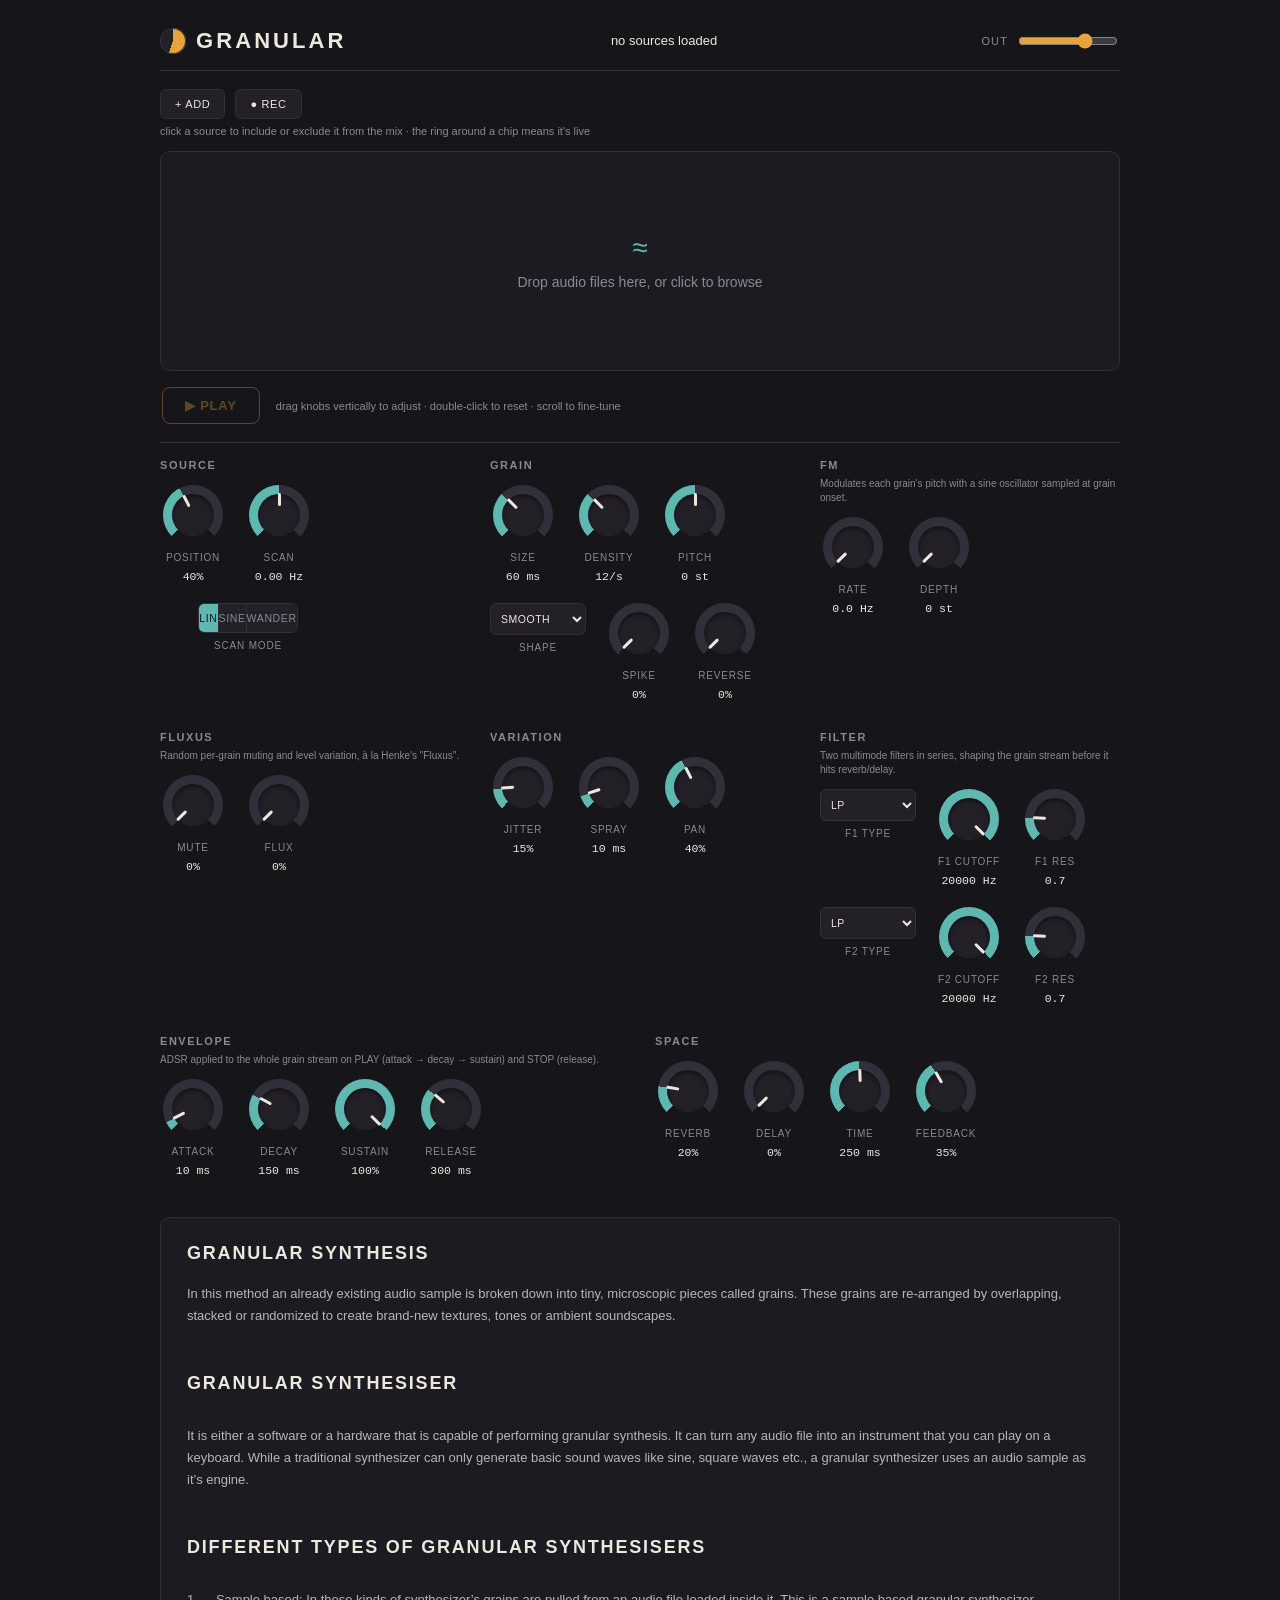
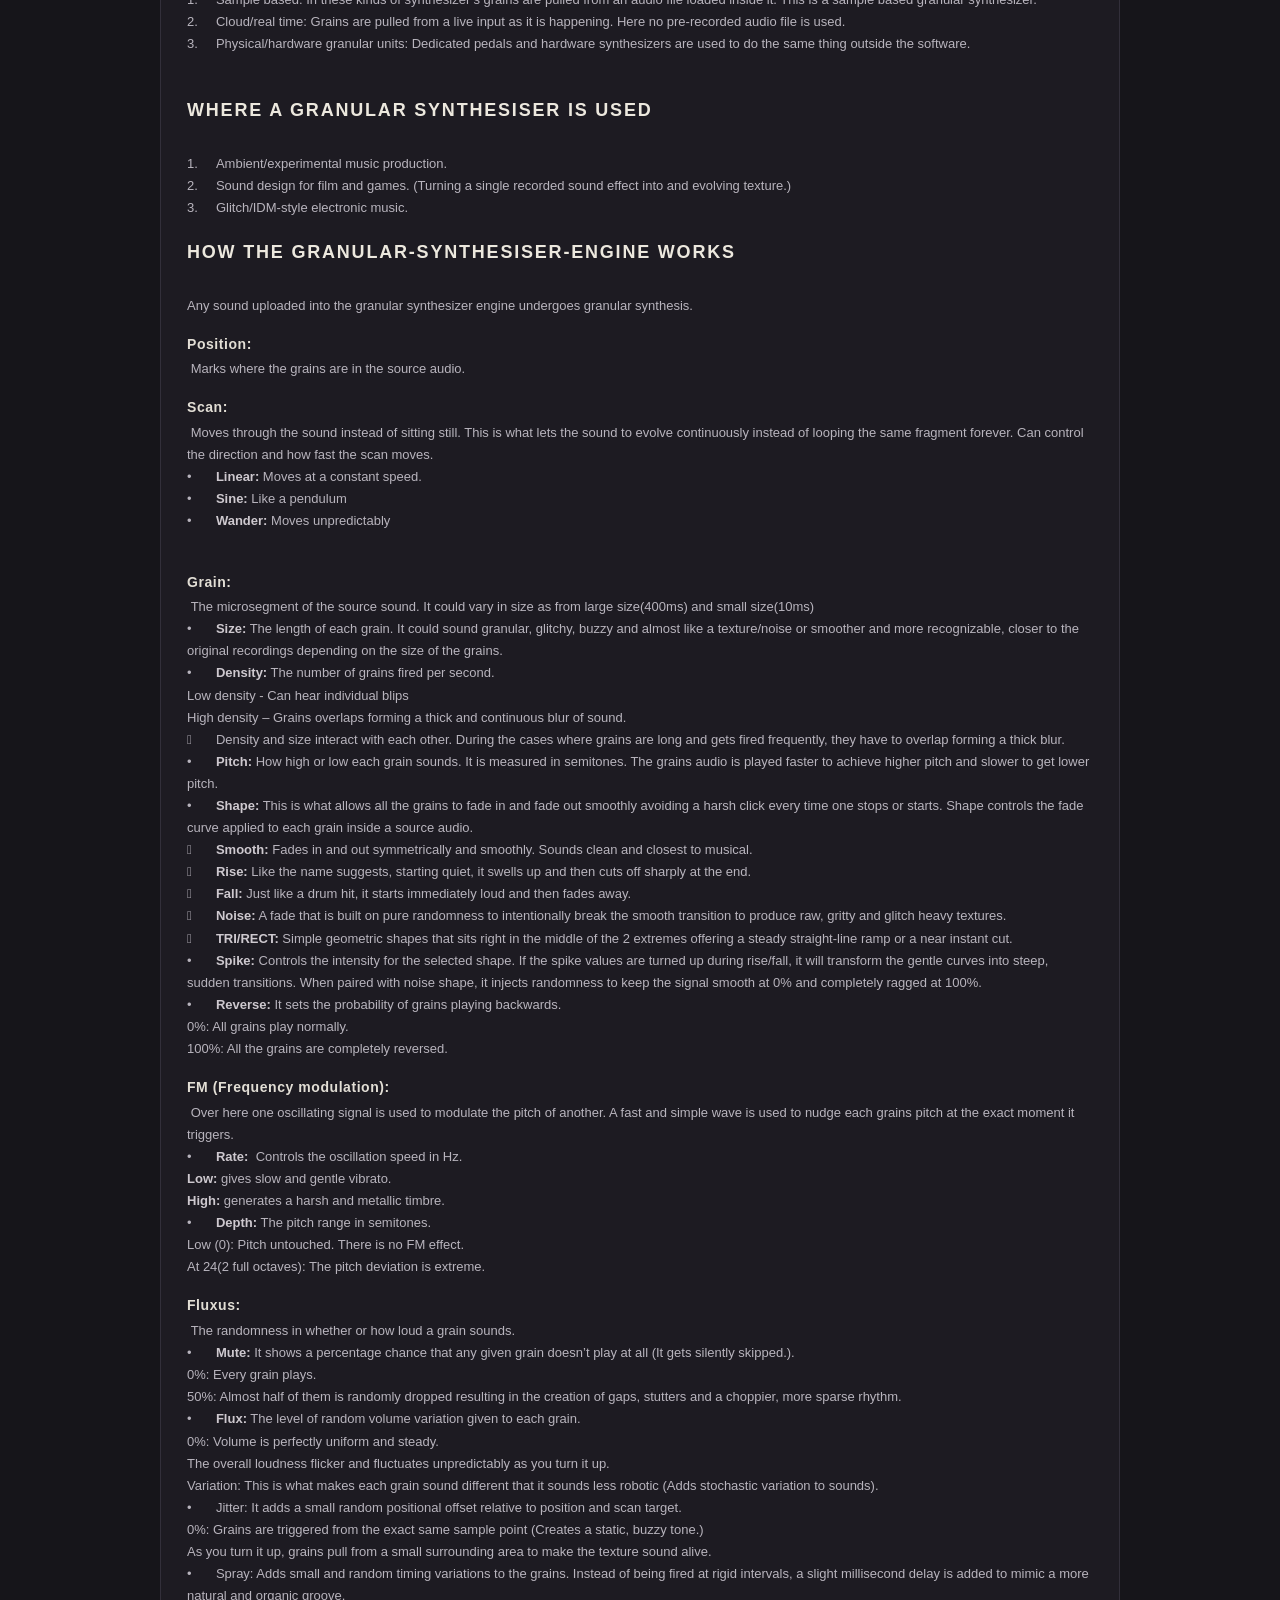
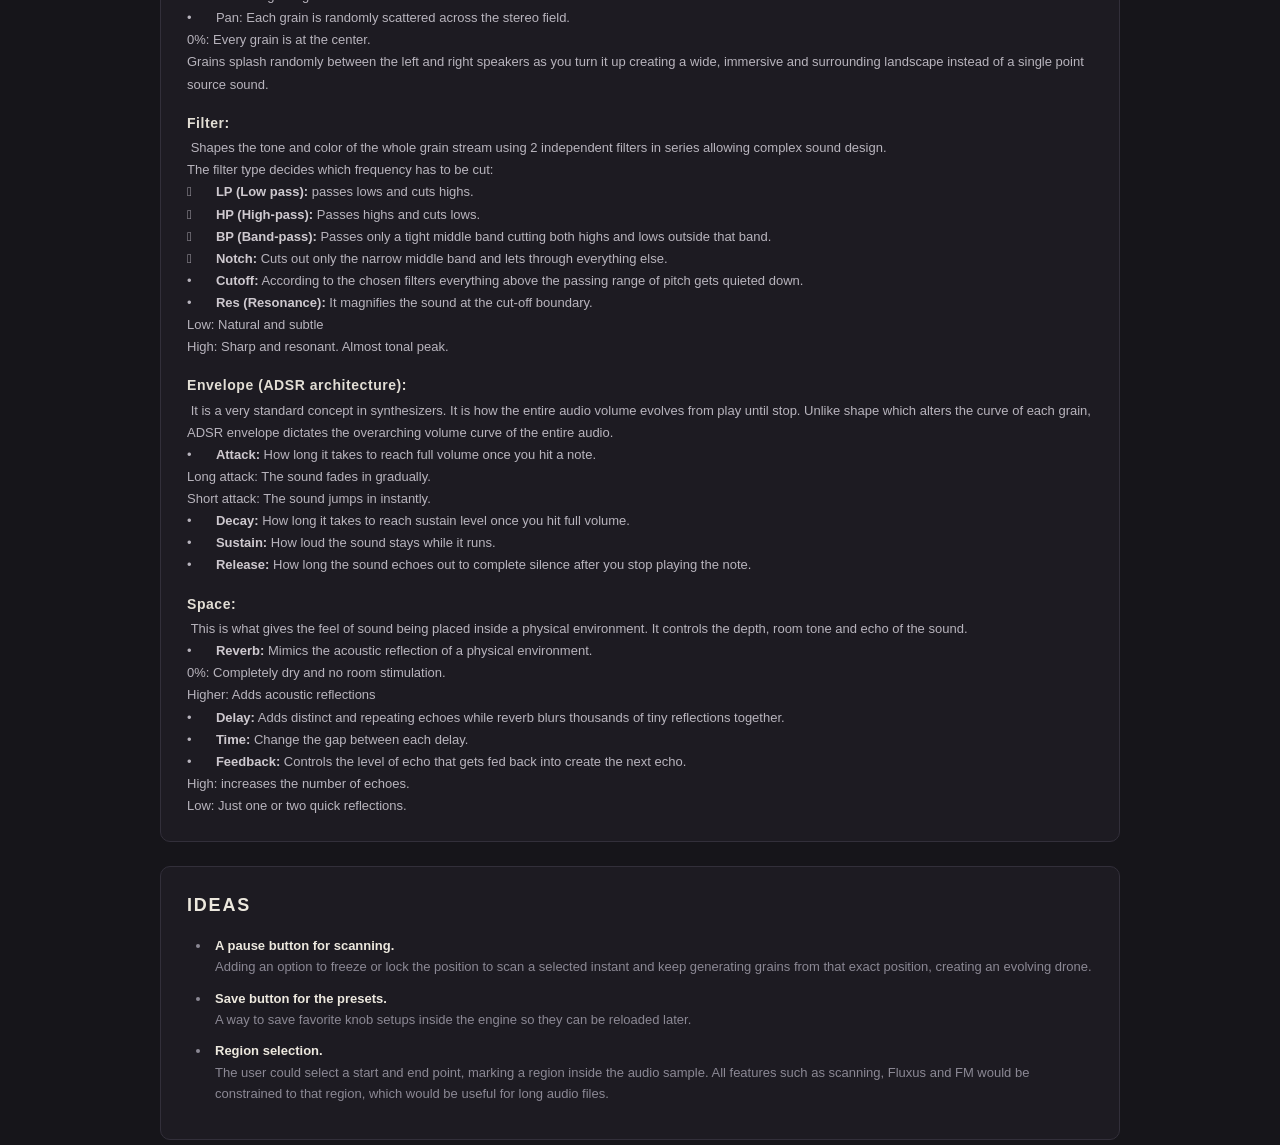
==== commit 215f4929: "Refresh documentation stylesheet cache" ====
--- a/granular-synth-engine.html
+++ b/granular-synth-engine.html
@@ -4,7 +4,7 @@
 <meta charset="UTF-8">
 <meta name="viewport" content="width=device-width, initial-scale=1.0">
 <title>Granular — grain synthesis engine</title>
-<link rel="stylesheet" href="css/granular-synth-engine.css">
+<link rel="stylesheet" href="css/granular-synth-engine.css?v=8c20041">
 </head>
 <body>
 <div class="app">
--- a/css/granular-synth-engine.css
+++ b/css/granular-synth-engine.css
@@ -134,8 +134,8 @@
 
   .documentation{
     margin-top:40px; padding:24px 26px; background:var(--bg-panel);
-    border:1px solid var(--border); border-radius:10px; color:var(--text-dim);
-    font-size:13px; line-height:1.65;
+    border:1px solid var(--border); border-radius:10px; color:#b8b4bd;
+    font-size:13px; line-height:1.7;
   }
   .documentation h2,.documentation h3{
     color:var(--text); letter-spacing:.1em; line-height:1.3;
@@ -152,10 +152,11 @@
     font-size:18px; font-weight:700; letter-spacing:.1em; line-height:1.3;
   }
   .documentation-subheading{
-    color:var(--text); font-weight:700; letter-spacing:.03em;
+    display:block; margin:18px 0 4px; color:#e2ded5;
+    font-size:14px; font-weight:700; letter-spacing:.04em; line-height:1.4;
   }
   .documentation-label{
-    color:var(--text); font-weight:600;
+    color:#cec9cf; font-weight:600;
   }
   .ideas{
     margin-top:24px; padding:24px 26px; background:var(--bg-panel);
@@ -198,9 +199,10 @@
     .play-btn{ min-height:44px; padding:10px 18px; }
     .hint{ flex:1 1 180px; line-height:1.45; }
     .controls{ display:block; margin-top:12px; padding-top:14px; }
-    .documentation{ margin-top:28px; padding:20px 16px; font-size:12px; line-height:1.6; }
+    .documentation{ margin-top:28px; padding:20px 16px; font-size:12px; line-height:1.65; }
     .documentation h2{ font-size:16px; }
     .documentation-heading{ font-size:16px; }
+    .documentation-subheading{ font-size:13px; }
     .ideas{ margin-top:20px; padding:20px 16px; font-size:12px; line-height:1.6; }
     .ideas h2{ font-size:16px; }
     .group{ min-width:0; margin-bottom:26px; }
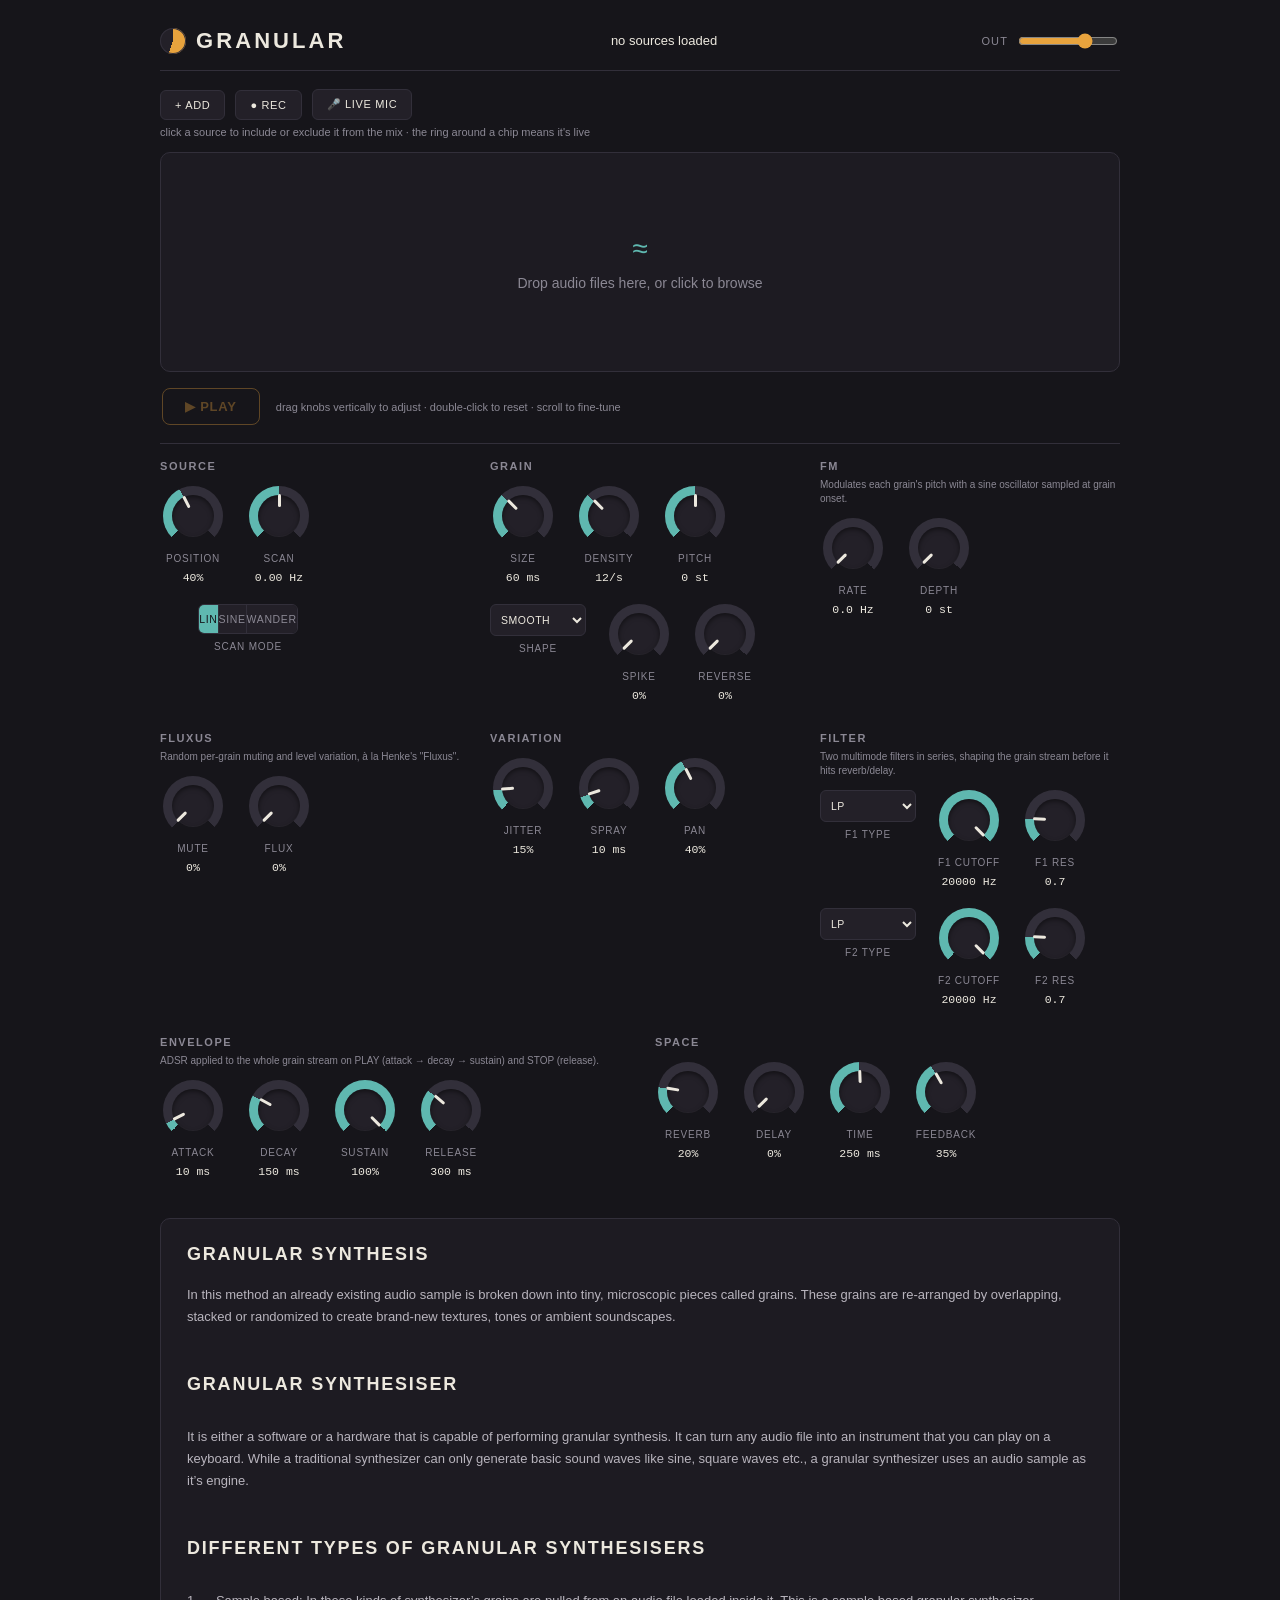
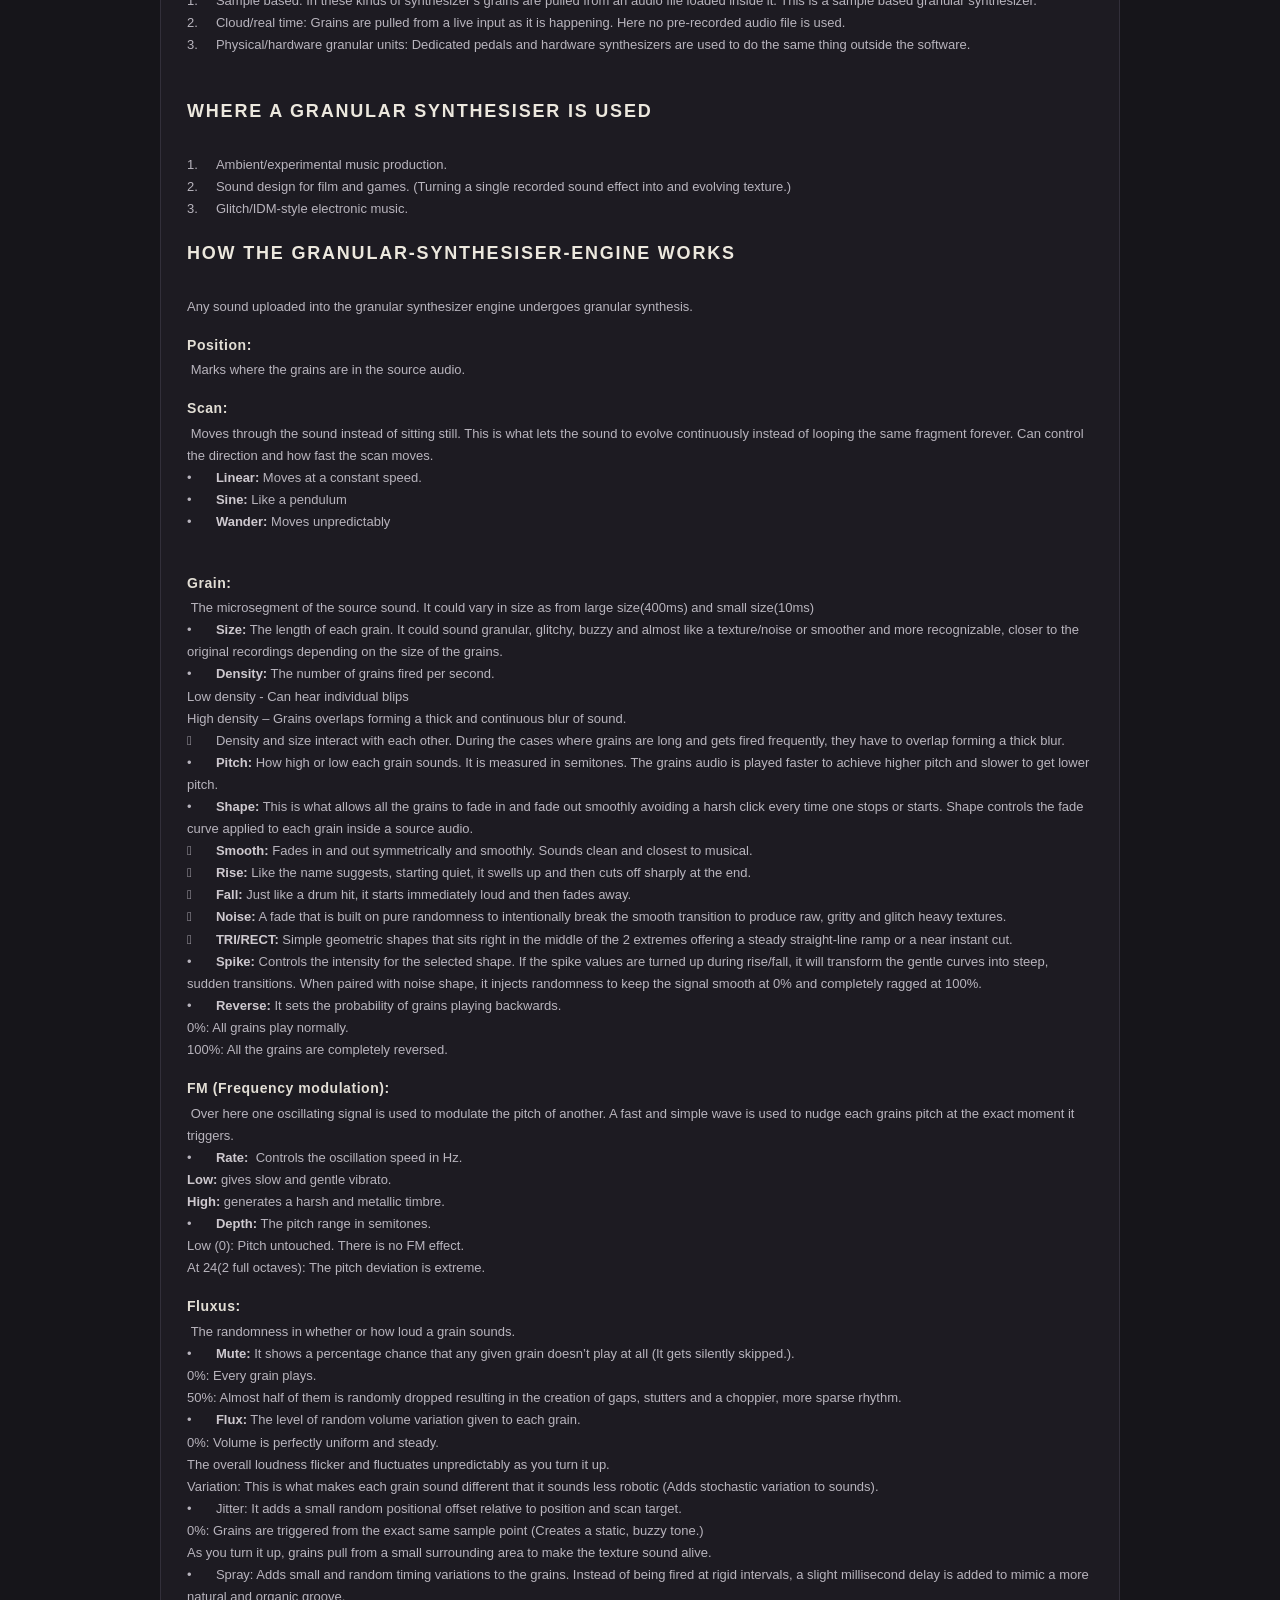
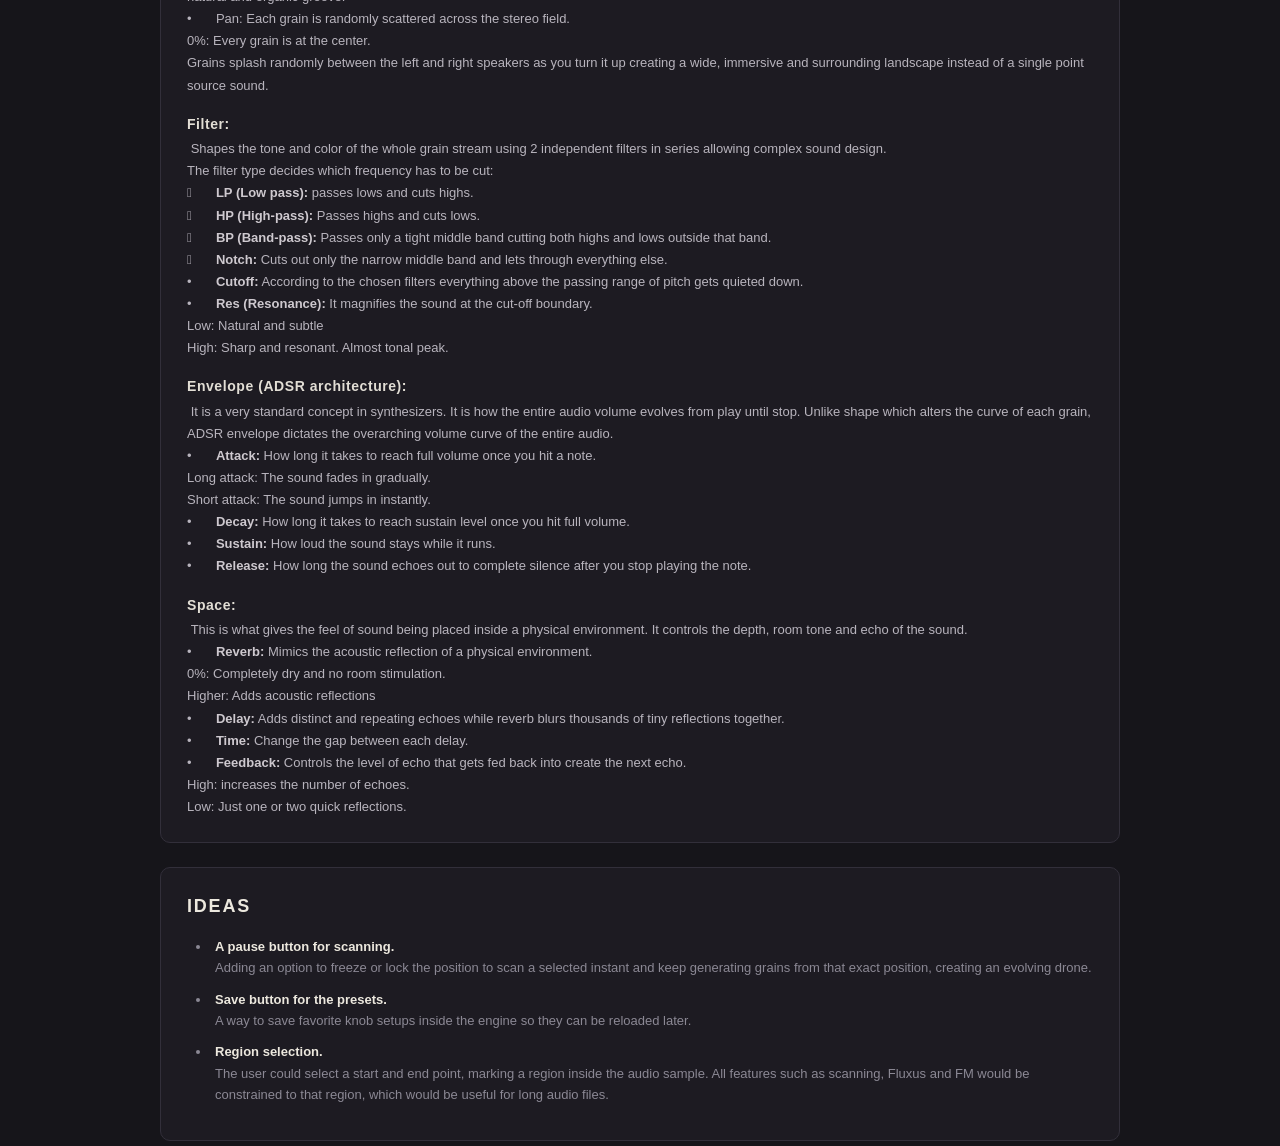
==== commit a6cb05bc: "Add live microphone granular synthesis" ====
--- a/granular-synth-engine.html
+++ b/granular-synth-engine.html
@@ -27,6 +27,7 @@
   <div class="sources-bar">
     <label class="bar-btn" for="file-input">+ ADD</label>
     <button id="record-btn" class="bar-btn record" type="button">● REC</button>
+    <button id="mic-btn" class="bar-btn mic" type="button">🎤 LIVE MIC</button>
     <div id="chips" class="chips"></div>
     <input type="file" id="file-input" accept="audio/*" multiple hidden>
   </div>
@@ -371,6 +372,6 @@
   </section>
 </div>
 
-<script src="javascript/granular-synth-engine.js"></script>
+<script src="javascript/granular-synth-engine.js?v=live-mic-1"></script>
 </body>
 </html>
--- a/css/granular-synth-engine.css
+++ b/css/granular-synth-engine.css
@@ -47,6 +47,7 @@
     cursor:pointer; white-space:nowrap;
   }
   .bar-btn.record.recording{ border-color:var(--danger); color:var(--danger); animation:pulse 1.2s infinite; }
+  .bar-btn.mic.recording{ border-color:var(--accent); color:var(--accent); animation:pulse 1.2s infinite; }
   @keyframes pulse{ 0%,100%{opacity:1;} 50%{opacity:.5;} }
   .chips{ display:flex; gap:8px; flex-wrap:wrap; flex:1; }
   .chip{
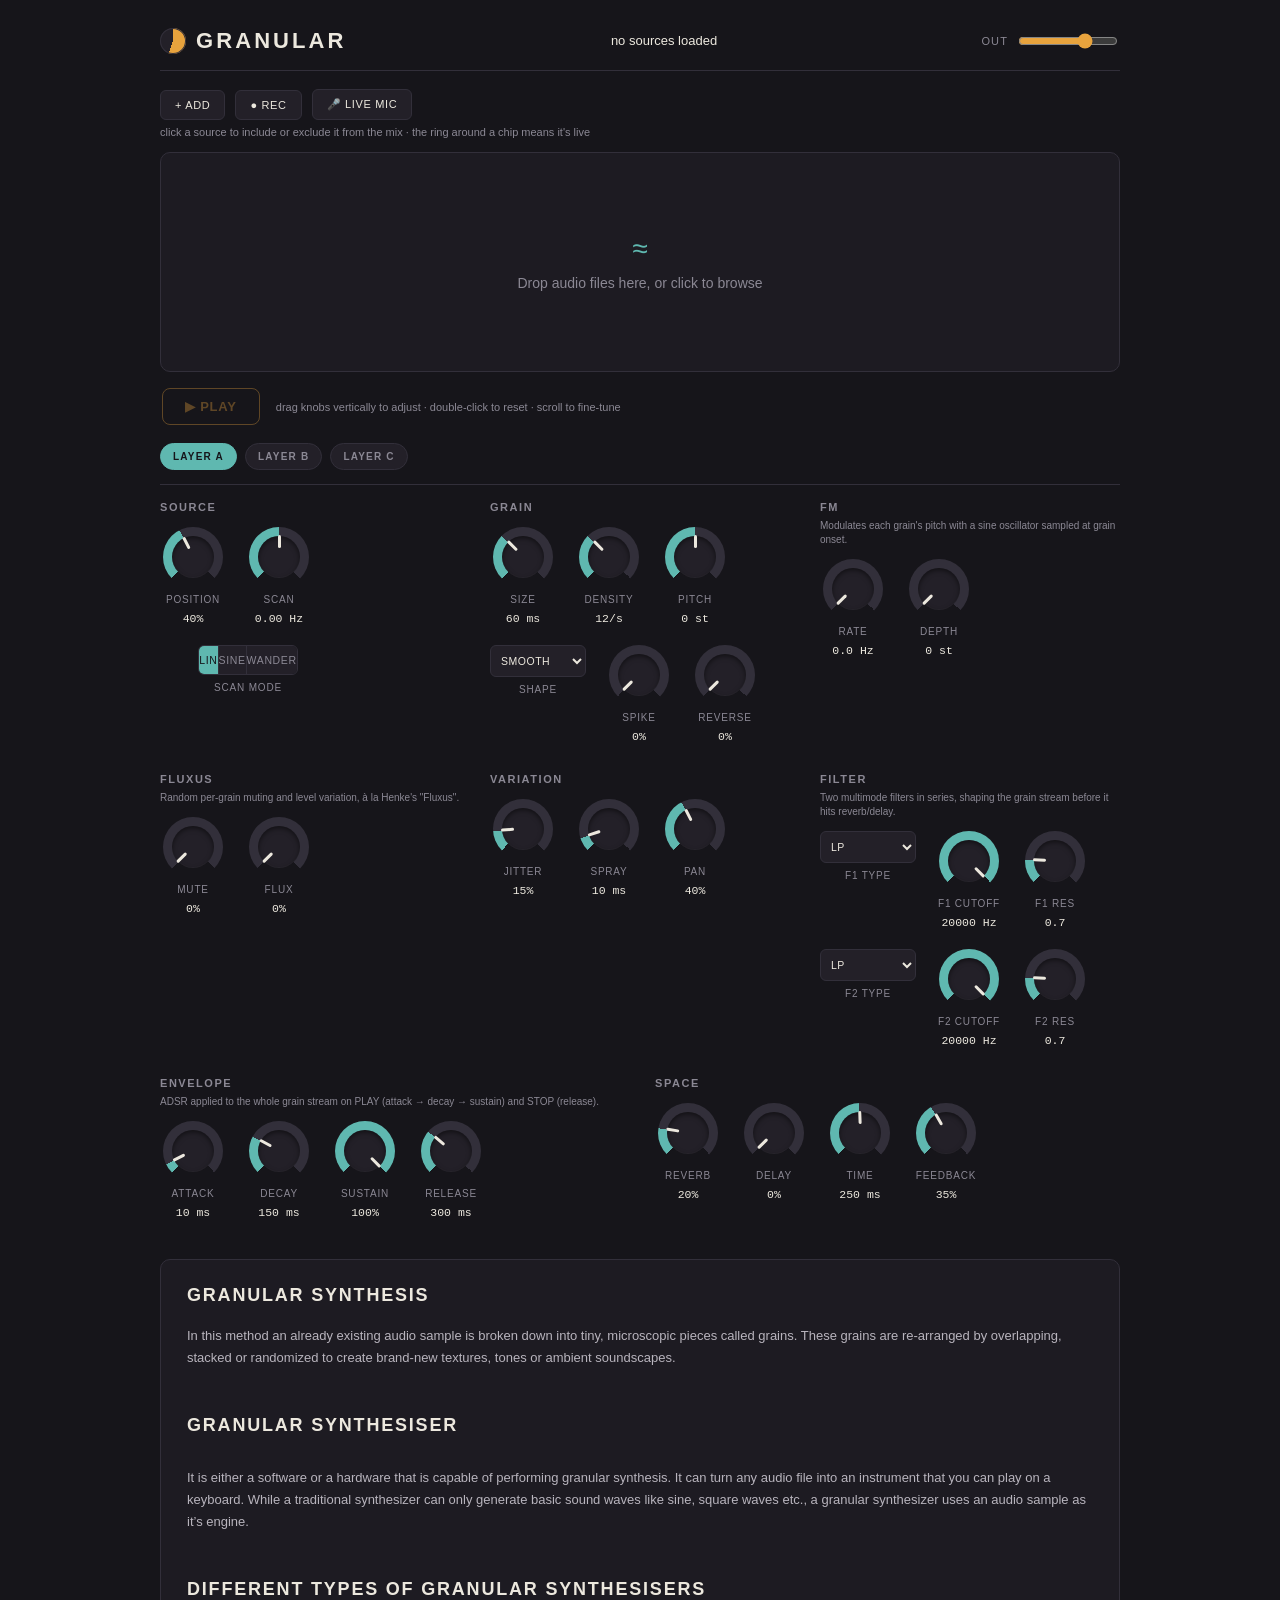
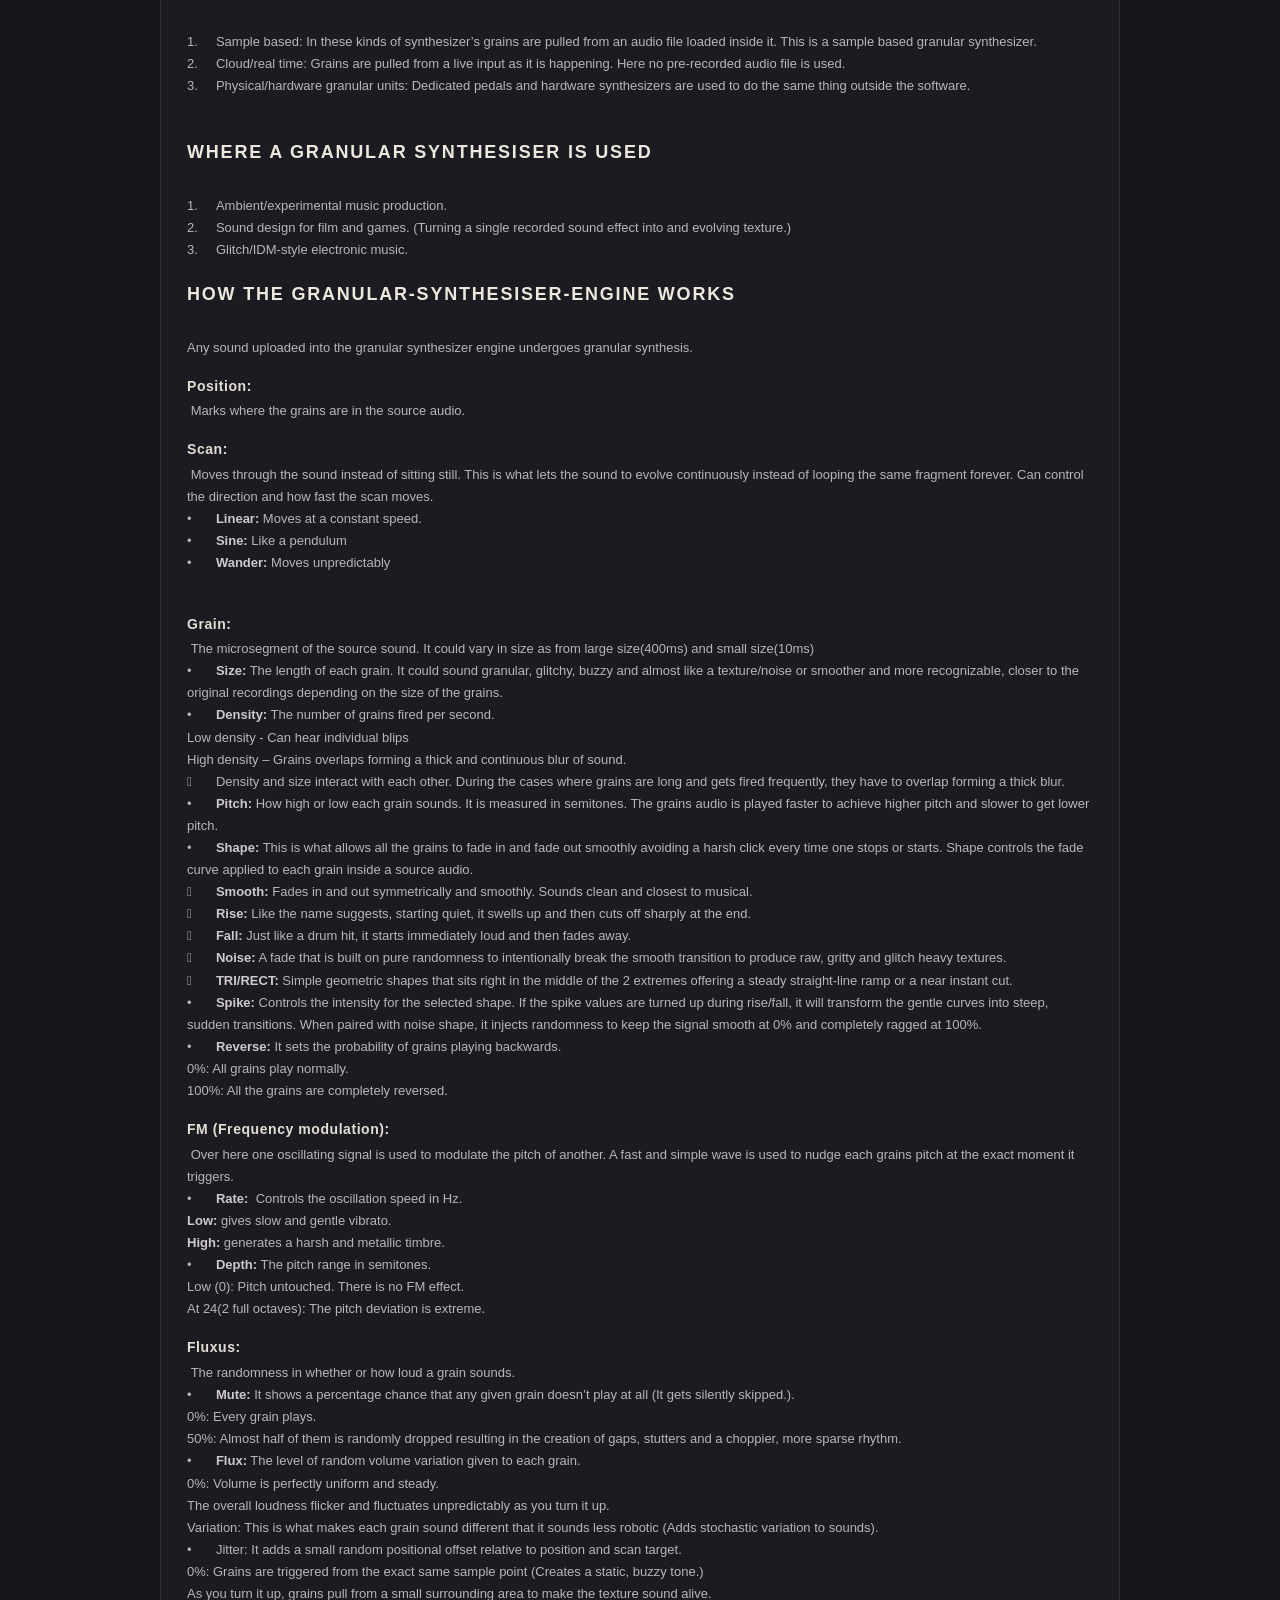
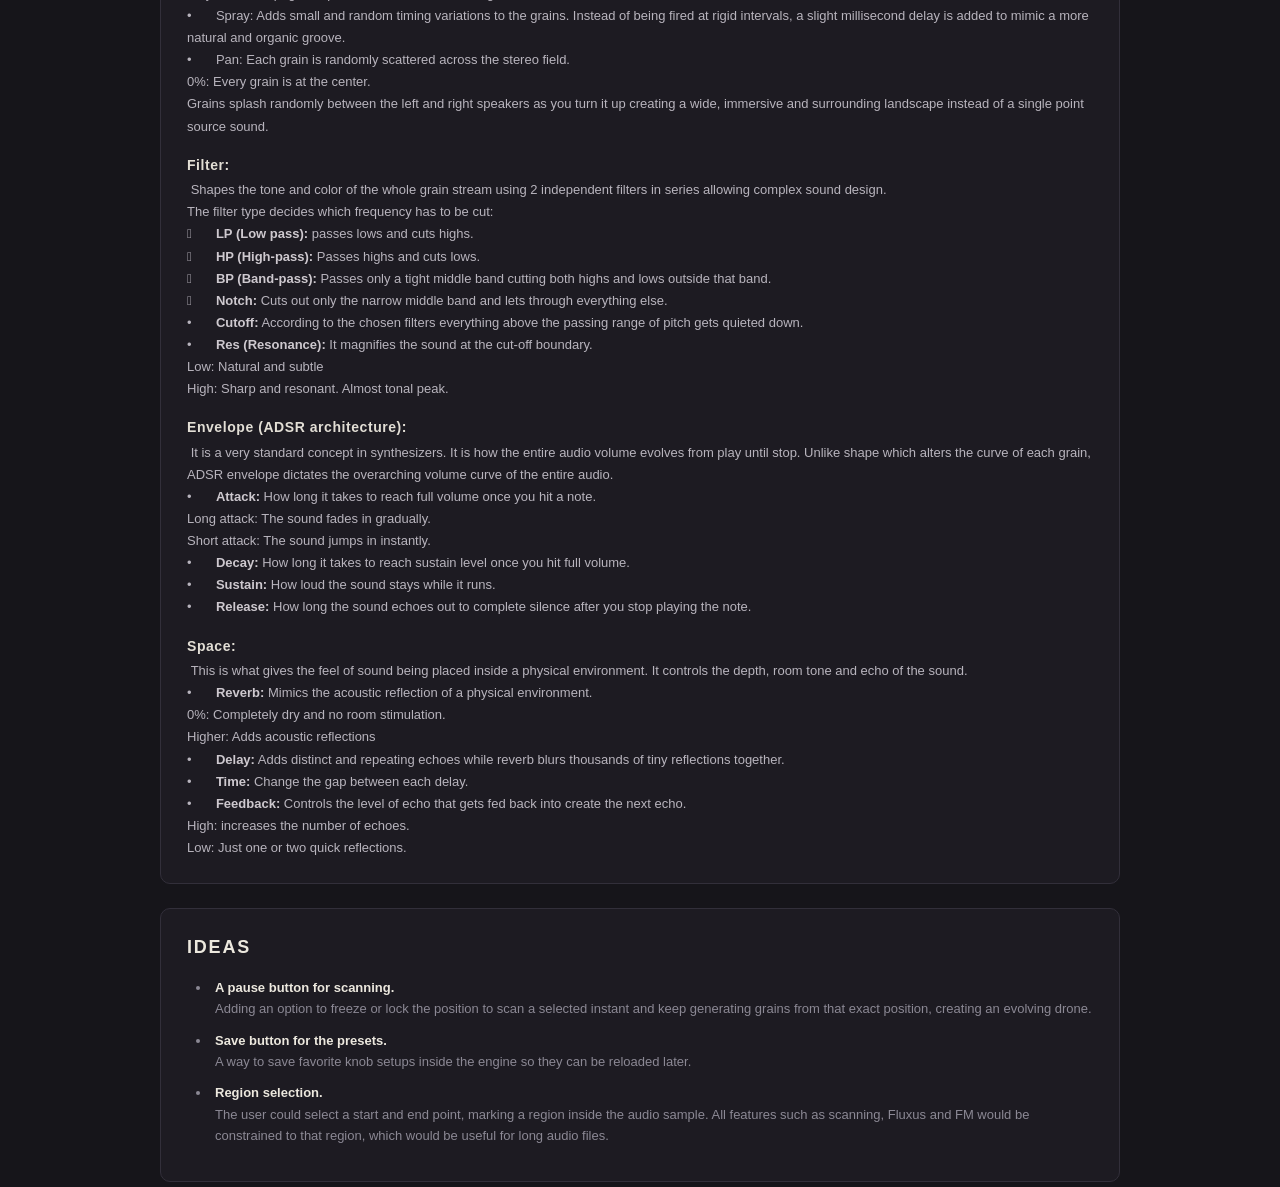
==== commit 2de279d5: "Fix per-layer knob sync for 3-layer synth" ====
--- a/granular-synth-engine.html
+++ b/granular-synth-engine.html
@@ -4,7 +4,7 @@
 <meta charset="UTF-8">
 <meta name="viewport" content="width=device-width, initial-scale=1.0">
 <title>Granular — grain synthesis engine</title>
-<link rel="stylesheet" href="css/granular-synth-engine.css?v=8c20041">
+<link rel="stylesheet" href="../css/granular-synth-engine.css?v=8c20041">
 </head>
 <body>
 <div class="app">
@@ -45,6 +45,12 @@
   <div class="transport">
     <button id="play-btn" class="play-btn" disabled>▶ PLAY</button>
     <span class="hint">drag knobs vertically to adjust · double-click to reset · scroll to fine-tune</span>
+  </div>
+
+  <div class="layer-tabs" aria-label="Layer selector">
+    <button class="layer-tab active" data-layer="A" type="button">LAYER A</button>
+    <button class="layer-tab" data-layer="B" type="button">LAYER B</button>
+    <button class="layer-tab" data-layer="C" type="button">LAYER C</button>
   </div>
 
   <div class="controls">
@@ -372,6 +378,6 @@
   </section>
 </div>
 
-<script src="javascript/granular-synth-engine.js?v=live-mic-1"></script>
+<script src="../javascript/granular-synth-engine.js?v=live-mic-1"></script>
 </body>
 </html>
--- a/css/granular-synth-engine.css
+++ b/css/granular-synth-engine.css
@@ -56,6 +56,7 @@
     color:var(--text-dim); cursor:pointer; opacity:.55;
   }
   .chip.enabled{ opacity:1; border-color:var(--accent-2); color:var(--text); }
+  .chip.mic-chip{ border-color:var(--accent); color:var(--text); }
   .chip.viewed{ box-shadow:0 0 0 1px var(--accent); }
   .chip-dur{ font-family:ui-monospace,SFMono-Regular,Menlo,Consolas,monospace; font-size:10px; color:var(--text-dim); }
   .chip-del{ border:none; background:transparent; color:var(--text-dim); cursor:pointer; font-size:14px; line-height:1; padding:0 2px; }
@@ -88,6 +89,14 @@
   .play-btn:disabled{ opacity:.35; cursor:not-allowed; }
   .play-btn.playing{ background:var(--accent); color:var(--bg); }
   .hint{ font-size:11px; color:var(--text-dim); }
+
+  .layer-tabs{ display:flex; gap:8px; margin-top:14px; flex-wrap:wrap; }
+  .layer-tab{
+    border:1px solid var(--border); background:var(--bg-panel-alt); color:var(--text-dim);
+    border-radius:999px; padding:7px 12px; font-size:10px; letter-spacing:.12em; font-weight:700;
+    cursor:pointer;
+  }
+  .layer-tab.active{ background:var(--accent-2); border-color:var(--accent-2); color:var(--bg); }
 
   .controls{ display:flex; flex-wrap:wrap; gap:30px; margin-top:14px; padding-top:16px; border-top:1px solid var(--border); }
   .group{ flex:1 1 230px; min-width:210px; }
